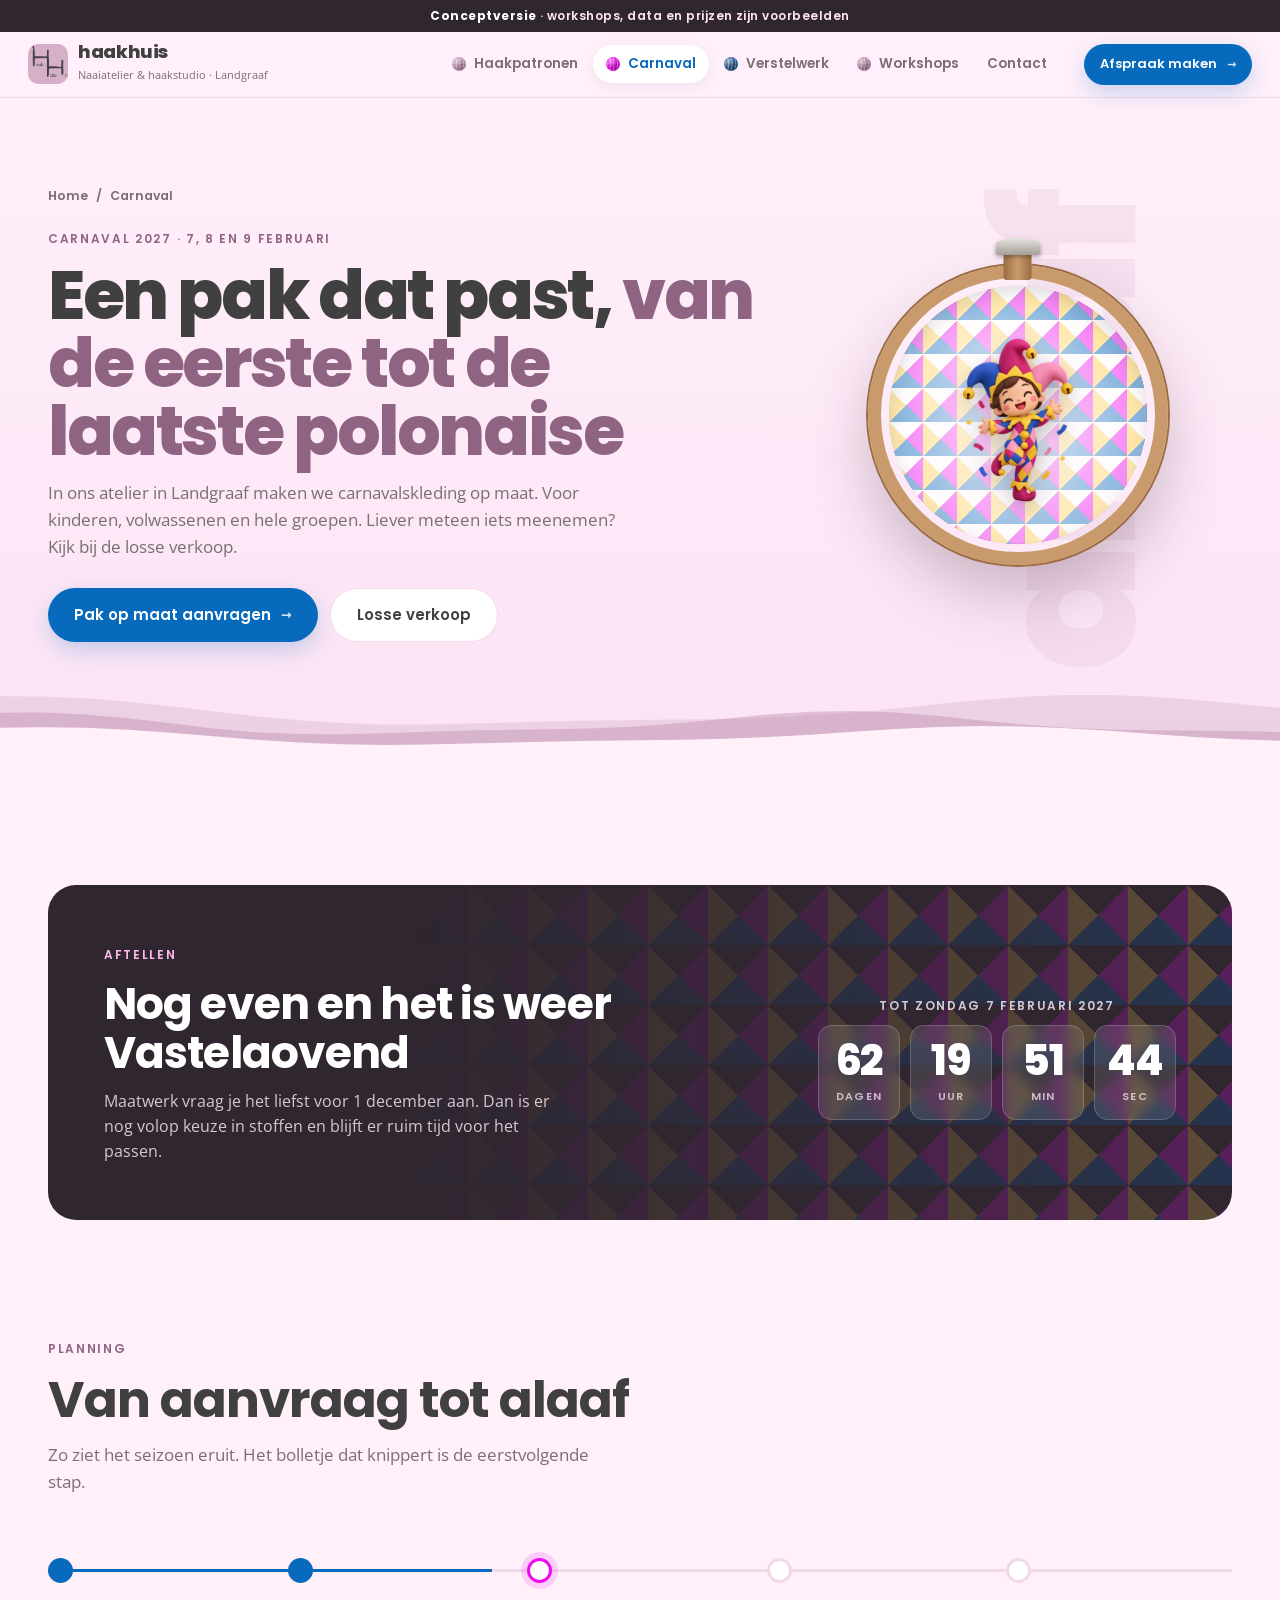
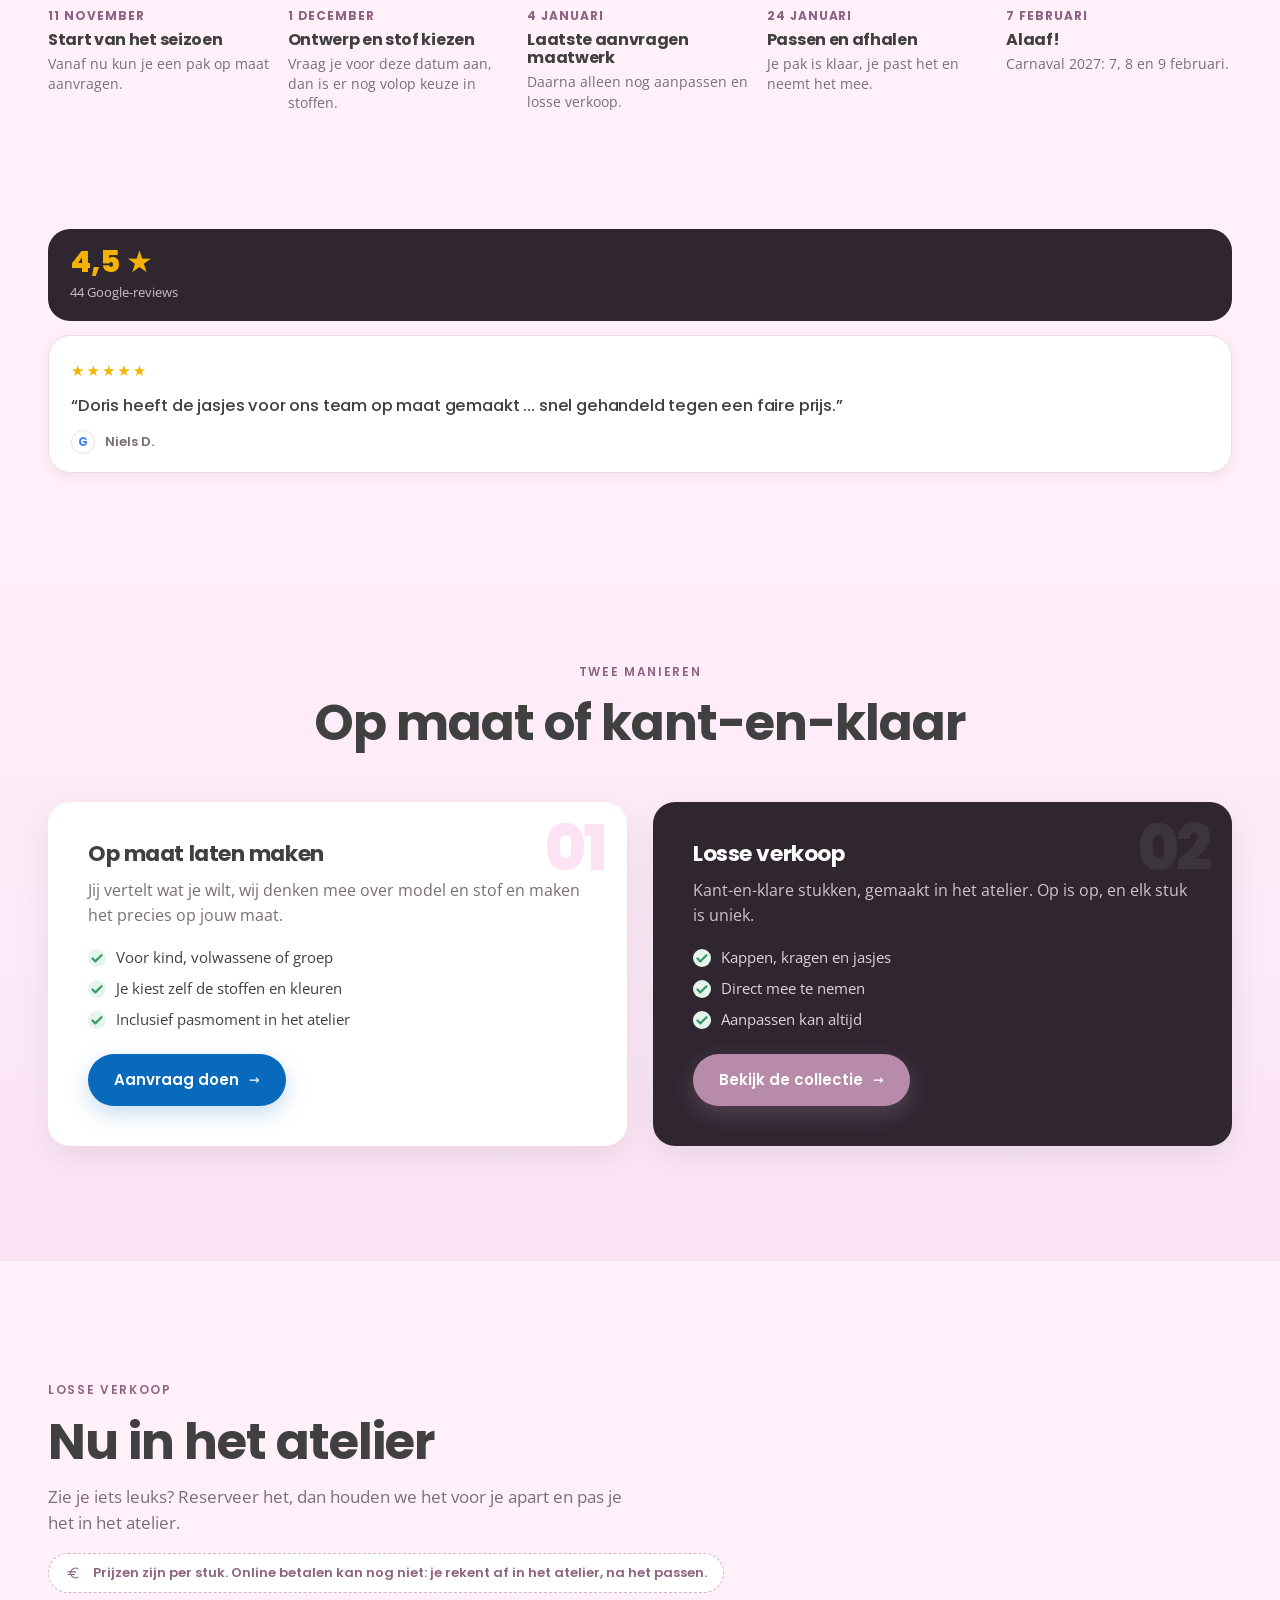
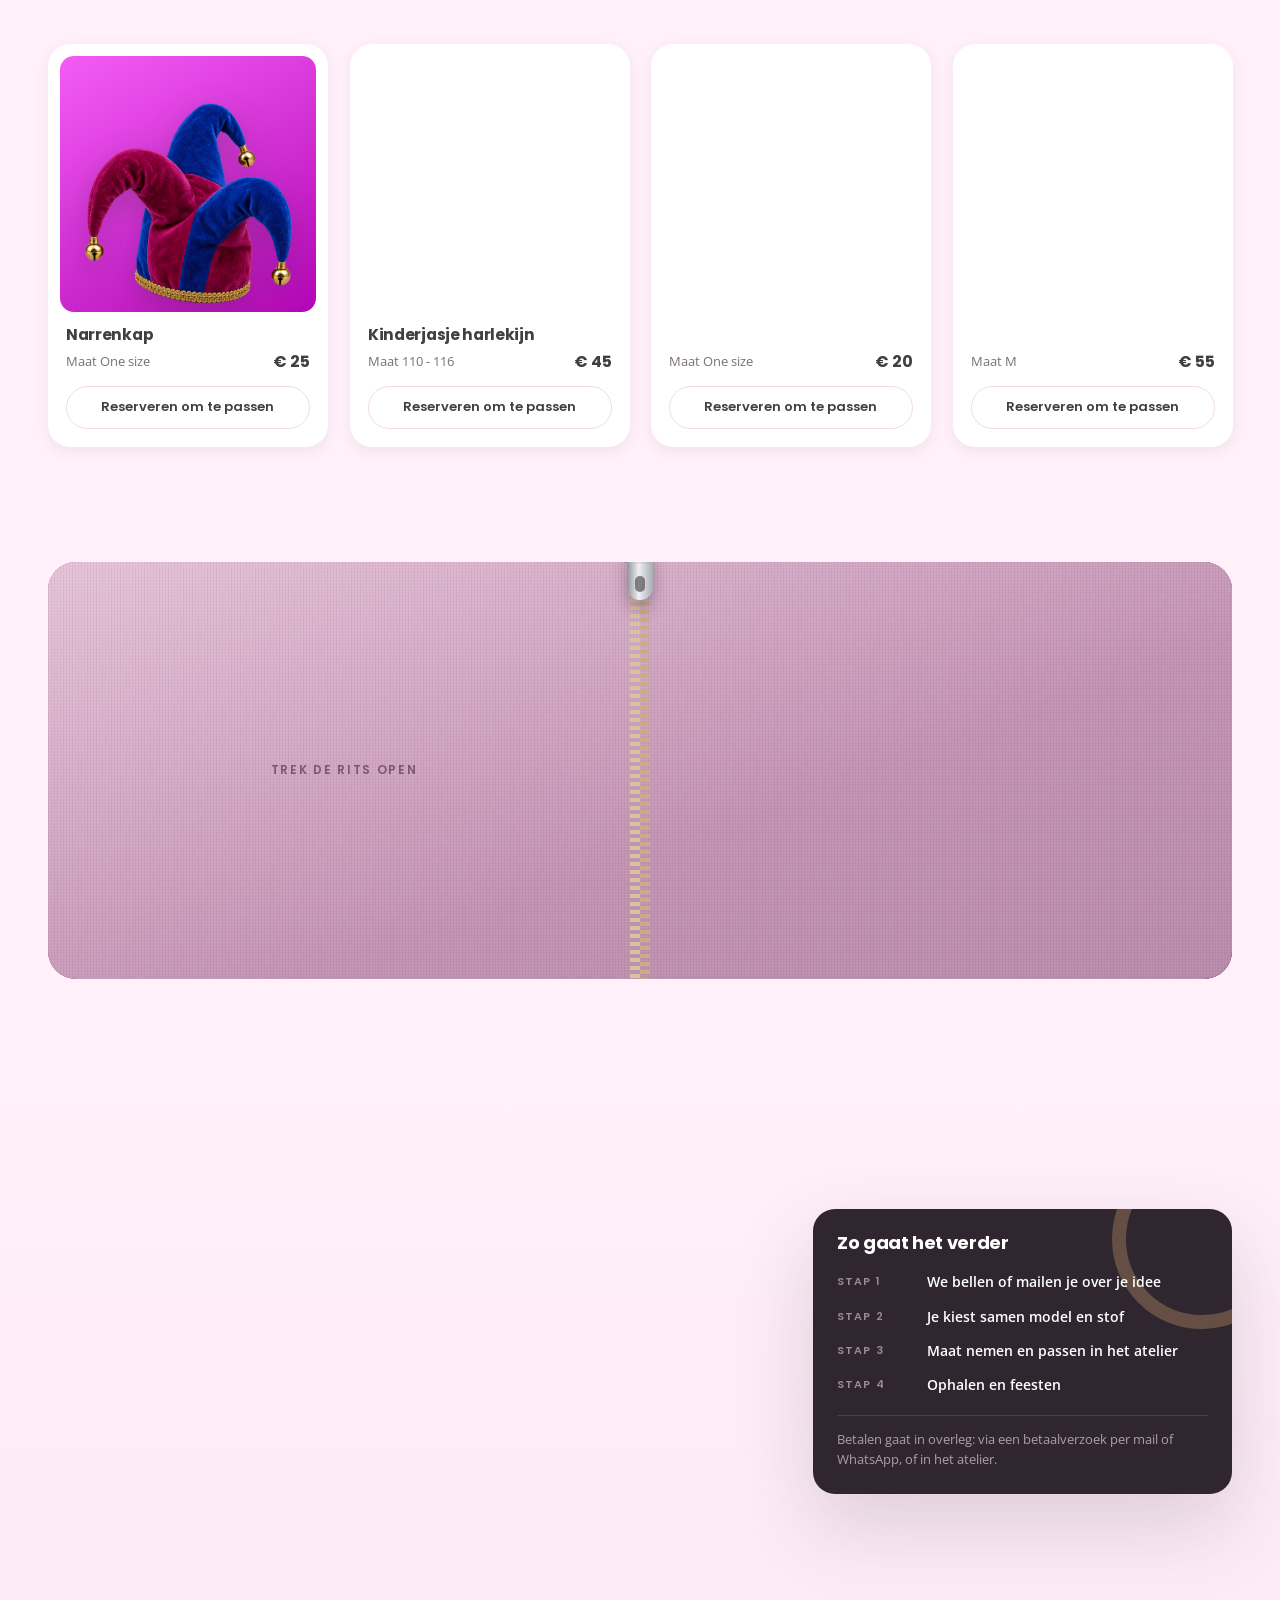
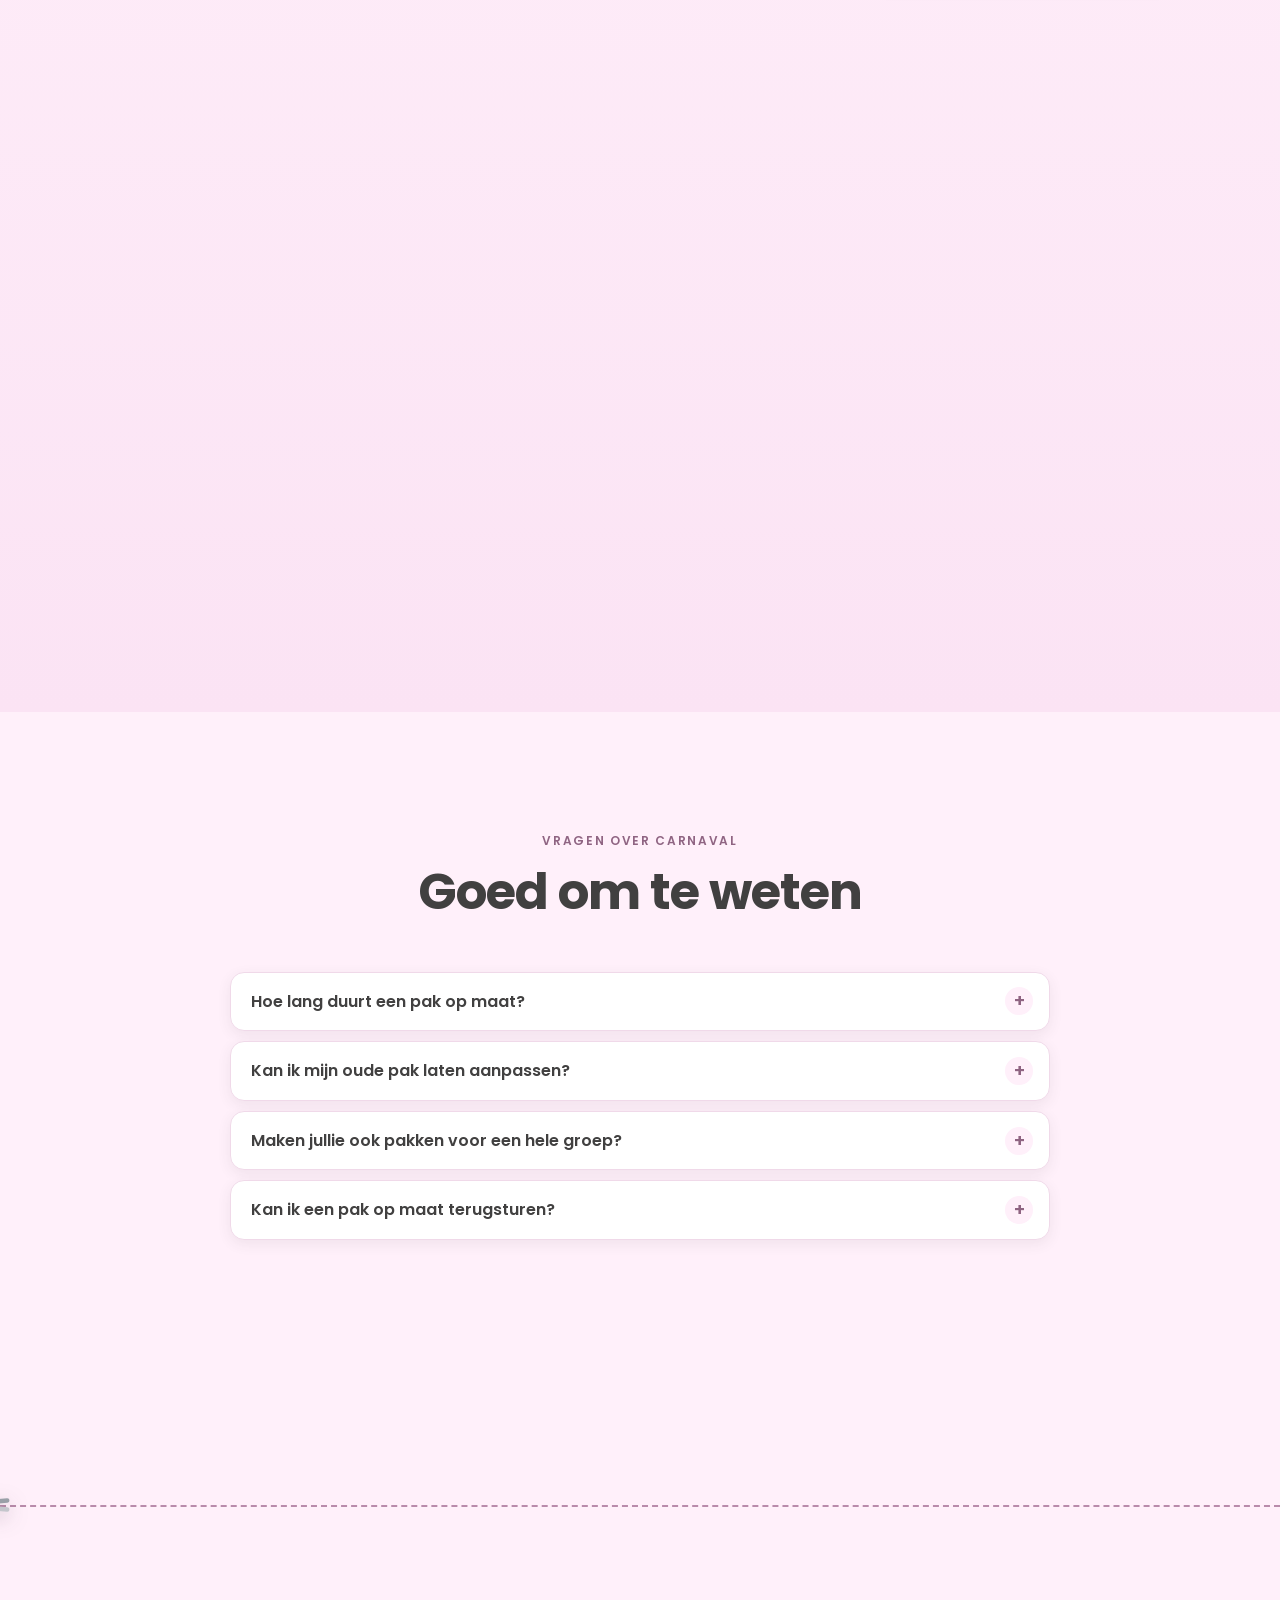
==== carnaval.html @ 8e2de4a8 "Haakhuis websiteconcept: haakhuis-variant-1-opening Co-Authored-By: Claude Opus 5.5 <noreply@anthrop" ====
<!DOCTYPE html>
<html lang="nl">
<head>
  <meta charset="UTF-8">
  <meta name="viewport" content="width=device-width, initial-scale=1.0, viewport-fit=cover">
  <title>Carnavalskleding op maat · Haakhuis Landgraaf</title>
  <meta name="description" content="Carnavalskleding op maat of kant-en-klaar, gemaakt in Landgraaf. Vraag je pak aan voor carnaval 2027.">
  <meta name="theme-color" content="#2f2630">
  <link rel="icon" type="image/svg+xml" href="assets/img/logo.svg">
  <link rel="preconnect" href="https://fonts.googleapis.com">
  <link rel="preconnect" href="https://fonts.gstatic.com" crossorigin>
  <link href="https://fonts.googleapis.com/css2?family=Poppins:wght@400;500;600;700;800&family=Open+Sans:wght@400;600;700&family=Caveat:wght@600&display=swap" rel="stylesheet">
  <link rel="stylesheet" href="css/style.css?v=10">
</head>
<body data-page="carnaval">
  <header data-site-head></header>

  <main>
    <section class="page-hero" data-wave="var(--bg)">
      <span class="bgword" aria-hidden="true">alaaf</span>
      <div class="wrap">
        <div>
          <nav class="crumbs" aria-label="Kruimelpad"><a href="index.html">Home</a><span>/</span><span>Carnaval</span></nav>
          <span class="eyebrow">Carnaval 2027 · 7, 8 en 9 februari</span>
          <h1>Een pak dat past, <span>van de eerste tot de laatste polonaise</span></h1>
          <p class="lead">In ons atelier in Landgraaf maken we carnavalskleding op maat. Voor kinderen, volwassenen en hele groepen. Liever meteen iets meenemen? Kijk bij de losse verkoop.</p>
          <div class="btn-row">
            <a class="btn magnetic" href="#aanvraag">Pak op maat aanvragen <i>→</i></a>
            <a class="btn btn-ghost" href="#losse-verkoop">Losse verkoop</a>
          </div>
        </div>
        <div class="page-hoop p-carnaval" aria-hidden="true">
          <div class="hoop-ring"><div class="hoop-fabric"><img class="hoop-figure" src="assets/img/gen/pop-carnaval.png" alt="" loading="lazy"></div><div class="hoop-wood"></div><div class="hoop-screw"></div></div>
        </div>
      </div>
    </section>

    <!-- ============ Countdown ============ -->
    <section class="section" style="padding-bottom:0">
      <div class="wrap">
        <div class="season" data-reveal>
          <div>
            <span class="eyebrow" style="color:#ffb8ec">Aftellen</span>
            <h2>Nog even en het is weer Vastelaovend</h2>
            <p>Maatwerk vraag je het liefst voor 1 december aan. Dan is er nog volop keuze in stoffen en blijft er ruim tijd voor het passen.</p>
          </div>
          <div>
            <p class="countdown-label">Tot zondag 7 februari 2027</p>
            <div class="countdown" data-countdown="2027-02-07">
              <div><b data-u="d">00</b><span>dagen</span></div>
              <div><b data-u="h">00</b><span>uur</span></div>
              <div><b data-u="m">00</b><span>min</span></div>
              <div><b data-u="s">00</b><span>sec</span></div>
            </div>
          </div>
        </div>
      </div>
    </section>

    <!-- ============ Planning ============ -->
    <section class="section">
      <div class="wrap">
        <div class="section-head" data-reveal>
          <span class="eyebrow">Planning</span>
          <h2>Van aanvraag tot alaaf</h2>
          <p class="lead">Zo ziet het seizoen eruit. Het bolletje dat knippert is de eerstvolgende stap.</p>
        </div>
        <div class="timeline" id="timeline"></div>
      </div>
    </section>

    <section class="section-reviews" aria-label="Google-reviews"><div class="wrap" data-reviews="carnaval"></div></section>

    <!-- ============ Twee routes ============ -->
    <section class="section section-tint">
      <div class="wrap">
        <div class="section-head center" data-reveal>
          <span class="eyebrow">Twee manieren</span>
          <h2>Op maat of kant-en-klaar</h2>
        </div>
        <div class="routes">
          <div class="route" data-reveal>
            <span class="num" aria-hidden="true">01</span>
            <h3>Op maat laten maken</h3>
            <p>Jij vertelt wat je wilt, wij denken mee over model en stof en maken het precies op jouw maat.</p>
            <ul><li>Voor kind, volwassene of groep</li><li>Je kiest zelf de stoffen en kleuren</li><li>Inclusief pasmoment in het atelier</li></ul>
            <a class="btn" href="#aanvraag">Aanvraag doen <i>→</i></a>
          </div>
          <div class="route dark" data-reveal>
            <span class="num" aria-hidden="true">02</span>
            <h3>Losse verkoop</h3>
            <p>Kant-en-klare stukken, gemaakt in het atelier. Op is op, en elk stuk is uniek.</p>
            <ul style="color:rgba(255,240,250,.85)"><li>Kappen, kragen en jasjes</li><li>Direct mee te nemen</li><li>Aanpassen kan altijd</li></ul>
            <a class="btn btn-rose" href="#losse-verkoop">Bekijk de collectie <i>→</i></a>
          </div>
        </div>
      </div>
    </section>

    <!-- ============ Losse verkoop ============ -->
    <section class="section" id="losse-verkoop">
      <div class="wrap">
        <div class="section-head" data-reveal>
          <span class="eyebrow">Losse verkoop</span>
          <h2>Nu in het atelier</h2>
          <p class="lead">Zie je iets leuks? Reserveer het, dan houden we het voor je apart en pas je het in het atelier.</p>
          <p class="pay-note"><span data-icon="euro"></span>Prijzen zijn per stuk. Online betalen kan nog niet: je rekent af in het atelier, na het passen.</p>
        </div>
        <div class="products" id="products"></div>
      </div>
    </section>

    <!-- ============ Teaser pak samenstellen ============ -->
    <section class="section" style="padding-top:0">
      <div class="wrap">
        <div class="teaser" data-reveal data-zip>
          <div>
            <span class="badge">Binnenkort</span>
            <h2>Stel je pak online samen</h2>
            <p>Kies een model, combineer stoffen en onderdelen en bekijk je pak van alle kanten. Daarna stuur je je ontwerp direct naar ons op.</p>
            <a class="btn btn-light" id="configBtn" href="#" style="margin-top:24px">Laat het me weten <i>→</i></a>
          </div>
          <div class="teaser-visual" aria-hidden="true">
            <div class="c-magenta"><span data-icon="jas"></span></div>
            <div class="c-blauw"><span data-icon="carnaval"></span></div>
            <div class="c-roze"><span data-icon="kraag"></span></div>
          </div>
        </div>
      </div>
    </section>

    <!-- ============ Aanvraag ============ -->
    <section class="section section-tint" id="aanvraag">
      <div class="wrap">
        <div class="booker">
          <div class="panel" data-reveal>
            <span class="eyebrow">Aanvraag maatwerk</span>
            <h2 style="font-size:clamp(26px,3vw,36px);margin-bottom:8px">Vertel wat je zoekt</h2>
            <p class="muted" style="margin-bottom:24px">We nemen contact met je op om je idee te bespreken en een pasafspraak te maken.</p>
            <form id="carnavalForm" novalidate onsubmit="return false">
              <fieldset style="border:0;margin-bottom:20px">
                <legend style="font:600 13px var(--font-head);margin-bottom:10px">Voor wie?</legend>
                <div class="chips">
                  <label class="chip"><input type="checkbox" name="voor" value="Kind"><span>Kind</span></label>
                  <label class="chip"><input type="checkbox" name="voor" value="Tiener"><span>Tiener</span></label>
                  <label class="chip"><input type="checkbox" name="voor" value="Volwassene"><span>Volwassene</span></label>
                  <label class="chip"><input type="checkbox" name="voor" value="Groep of vereniging"><span>Groep of vereniging</span></label>
                </div>
              </fieldset>
              <fieldset style="border:0;margin-bottom:20px">
                <legend style="font:600 13px var(--font-head);margin-bottom:10px">Wat zoek je?</legend>
                <div class="chips">
                  <label class="chip"><input type="checkbox" name="wat" value="Jas of cape"><span>Jas of cape</span></label>
                  <label class="chip"><input type="checkbox" name="wat" value="Compleet pak"><span>Compleet pak</span></label>
                  <label class="chip"><input type="checkbox" name="wat" value="Kap of hoed"><span>Kap of hoed</span></label>
                  <label class="chip"><input type="checkbox" name="wat" value="Gehaakte accessoires"><span>Gehaakte accessoires</span></label>
                  <label class="chip"><input type="checkbox" name="wat" value="Iets anders"><span>Iets anders</span></label>
                </div>
              </fieldset>
              <div class="fields" style="margin-bottom:14px">
                <div class="field"><label for="cv-aantal">Aantal stuks</label><input id="cv-aantal" name="aantal" type="number" min="1" value="1" inputmode="numeric"></div>
                <div class="field"><label for="cv-klaar">Klaar voor <small>(optioneel)</small></label><input id="cv-klaar" name="klaar" type="date"></div>
                <div class="field full"><label for="cv-idee">Jouw idee</label><textarea id="cv-idee" name="idee" rows="4" placeholder="Kleuren, thema, een foto die je hebt gezien, het thema van je vereniging..."></textarea></div>
              </div>
              <div data-contact></div>
              <div class="send-box" id="cvSend" style="margin-top:22px"></div>
              <div class="done-msg" id="cvDone"><div class="check" data-icon="check"></div><b>Bijna klaar</b><p class="muted">Verstuur het bericht in je mail. We nemen snel contact met je op.</p></div>
            </form>
          </div>
          <aside class="summary">
            <div class="summary-card">
              <h3>Zo gaat het verder</h3>
              <ul class="summary-list">
                <li><span class="k">Stap 1</span><span class="v">We bellen of mailen je over je idee</span></li>
                <li><span class="k">Stap 2</span><span class="v">Je kiest samen model en stof</span></li>
                <li><span class="k">Stap 3</span><span class="v">Maat nemen en passen in het atelier</span></li>
                <li><span class="k">Stap 4</span><span class="v">Ophalen en feesten</span></li>
              </ul>
              <p class="summary-note">Betalen gaat in overleg: via een betaalverzoek per mail of WhatsApp, of in het atelier.</p>
            </div>
          </aside>
        </div>
      </div>
    </section>

    <section class="section">
      <div class="wrap">
        <div class="section-head center" data-reveal>
          <span class="eyebrow">Vragen over carnaval</span>
          <h2>Goed om te weten</h2>
        </div>
        <div class="faq" data-reveal>
          <details><summary>Hoe lang duurt een pak op maat?</summary><div>Reken op een paar weken, afhankelijk van het ontwerp en de drukte. Vraag daarom op tijd aan, het liefst voor 1 december.</div></details>
          <details><summary>Kan ik mijn oude pak laten aanpassen?</summary><div>Ja. Groter, kleiner, een nieuwe kraag of extra versiering kan allemaal. Maak een afspraak via <a href="verstelwerk.html#boeken">verstelwerk</a>.</div></details>
          <details><summary>Maken jullie ook pakken voor een hele groep?</summary><div>Zeker, voor verenigingen, vriendengroepen en families. Vraag op tijd aan, want groepen hebben meer voorbereiding nodig.</div></details>
          <details><summary>Kan ik een pak op maat terugsturen?</summary><div>Maatwerk wordt speciaal voor jou gemaakt en kan daarom niet worden geretourneerd. Daarom pas je het altijd eerst in het atelier.</div></details>
        </div>
      </div>
    </section>
  </main>

  <footer data-site-foot></footer>

  <script src="js/config.js?v=10"></script>
  <script src="js/main.js?v=10"></script>
  <script src="js/booking.js?v=10"></script>
  <script src="js/scenes.js?v=10"></script>
  <script src="js/fx.js?v=10"></script>
</body>
</html>
---- css/style.css ----
/* ===================================================================
   Haakhuis · website
   Huisstijl overgenomen van de Carnaval Atelier v2 (zelfde tokens).
   =================================================================== */
:root {
  --bg:        #FFF0FA;
  --bg-deep:   #FBE3F4;
  --rose:      #D6B0C8;
  --rose-dark: #B98BAB;
  --rose-deep: #8f6482;
  --blue:      #65B3F7;
  --blue-deep: #086ABD;
  --magenta:   #ED0BF0;
  --ink:       #414040;
  --ink-soft:  #7a6f76;
  --ink-hero:  #2f2630;
  --white:     #fff;
  --line:      #f0d9e9;
  --wood:      #c99a6b;
  --wood-dark: #9c6d43;
  --ok:        #3c9a6a;
  --shadow:    0 10px 30px rgba(65,64,64,.10);
  --shadow-lg: 0 30px 80px rgba(65,64,64,.18);
  --shadow-sm: 0 4px 14px rgba(65,64,64,.08);
  --r:   22px;
  --r-sm: 14px;
  --font-head: 'Poppins', system-ui, sans-serif;
  --font-body: 'Open Sans', system-ui, sans-serif;
  --font-hand: 'Caveat', 'Segoe Script', cursive;
  --rail-h: 66px;
  --wrap: 1200px;
  --gut: clamp(16px, 4vw, 48px);
  --ease: cubic-bezier(.22,.61,.36,1);
  --ease-out: cubic-bezier(.16,1,.3,1);
  /* stof van de hero (zelfde als v2) */
  --fabric:
    repeating-linear-gradient(0deg, rgba(255,255,255,.035) 0 1px, transparent 1px 3px),
    repeating-linear-gradient(90deg, rgba(0,0,0,.05) 0 1px, transparent 1px 3px),
    radial-gradient(120% 90% at 30% 20%, rgba(255,240,250,.22), transparent 60%),
    radial-gradient(90% 80% at 80% 90%, rgba(47,38,48,.55), transparent 60%),
    linear-gradient(160deg, #cfa5c2 0%, #b88aab 35%, #8f6482 70%, #5d3f55 100%);
}

*, *::before, *::after { box-sizing: border-box; margin: 0; padding: 0; }
html { scroll-behavior: smooth; scroll-padding-top: calc(var(--rail-h) + 16px); -webkit-text-size-adjust: 100%; }
html, body { background: var(--bg); color: var(--ink); font-family: var(--font-body); font-size: 15.5px; line-height: 1.6; }
body { overflow-x: clip; }
img, svg { display: block; max-width: 100%; }
h1, h2, h3, h4 { font-family: var(--font-head); font-weight: 700; line-height: 1.12; letter-spacing: -.02em; color: var(--ink); }
h2 { font-size: clamp(30px, 4.2vw, 50px); }
h3 { font-size: clamp(19px, 1.7vw, 22px); }
button { font-family: var(--font-head); cursor: pointer; border: 0; background: none; color: inherit; }
a { color: var(--blue-deep); }
input, textarea, select { font: inherit; color: inherit; }
::selection { background: var(--rose); color: #fff; }
:focus-visible { outline: 2px solid var(--blue-deep); outline-offset: 3px; border-radius: 6px; }

.wrap { width: 100%; max-width: calc(var(--wrap) + var(--gut) * 2); margin: 0 auto; padding: 0 var(--gut); }
.section { padding: clamp(64px, 9vw, 120px) 0; position: relative; }
.section-tint { background: linear-gradient(180deg, var(--bg) 0%, var(--bg-deep) 100%); }
.section-white { background: #fff; }
.section-head { max-width: 680px; margin-bottom: clamp(30px, 4vw, 52px); }
.section-head.center { text-align: center; margin-left: auto; margin-right: auto; }
.section-head.center .lead { margin-left: auto; margin-right: auto; }
.eyebrow { display: inline-block; font-family: var(--font-head); font-weight: 600; font-size: 12px; letter-spacing: .14em; text-transform: uppercase; color: var(--rose-deep); margin-bottom: 14px; }
.lead { color: var(--ink-soft); font-size: clamp(15px, 1.3vw, 17.5px); max-width: 580px; margin-top: 14px; }
.hand { font-family: var(--font-hand); font-weight: 600; font-size: 1.45em; color: var(--rose-deep); line-height: 1; }
.muted { color: var(--ink-soft); }
.sr-only { position: absolute; width: 1px; height: 1px; overflow: hidden; clip: rect(0 0 0 0); white-space: nowrap; }

/* ---------- knoppen (v2) ---------- */
.btn {
  display: inline-flex; align-items: center; justify-content: center; gap: 10px;
  padding: 14px 26px; border-radius: 999px; font-family: var(--font-head); font-weight: 600; font-size: 15px;
  text-decoration: none; color: #fff; background: var(--blue-deep); box-shadow: 0 8px 22px rgba(8,106,189,.22);
  transition: transform .35s var(--ease-out), box-shadow .35s var(--ease-out), background .25s, color .25s; will-change: transform;
}
.btn i { font-style: normal; font-size: .85em; opacity: .85; transition: transform .35s var(--ease-out); }
.btn:hover { transform: translateY(-2px); box-shadow: 0 14px 30px rgba(8,106,189,.3); background: #0b78d3; }
.btn:hover i { transform: translateX(3px); }
.btn:active { transform: translateY(0) scale(.98); }
.btn-rose { background: var(--rose-dark); box-shadow: 0 8px 22px rgba(185,139,171,.28); }
.btn-rose:hover { background: var(--rose-deep); box-shadow: 0 14px 30px rgba(185,139,171,.36); }
.btn-ghost { background: #fff; color: var(--ink); border: 1.5px solid var(--line); box-shadow: none; }
.btn-ghost:hover { background: #fff; border-color: var(--rose); box-shadow: var(--shadow-sm); }
.btn-wa { background: #1faa59; box-shadow: 0 8px 22px rgba(31,170,89,.25); }
.btn-wa:hover { background: #18934c; box-shadow: 0 14px 30px rgba(31,170,89,.3); }
.btn-light { background: rgba(255,255,255,.14); border: 1.5px solid rgba(255,255,255,.35); box-shadow: none; backdrop-filter: blur(6px); }
.btn-light:hover { background: rgba(255,255,255,.24); box-shadow: none; }
.btn-sm { padding: 10px 16px; font-size: 13px; }
.btn-block { width: 100%; }
.btn:disabled, .btn[aria-disabled="true"] { opacity: .45; pointer-events: none; }
.btn-row { display: flex; flex-wrap: wrap; gap: 12px; }
.link-arrow { font-family: var(--font-head); font-weight: 600; font-size: 14px; text-decoration: none; color: var(--blue-deep); display: inline-flex; gap: 6px; align-items: center; }
.link-arrow i { font-style: normal; transition: transform .3s var(--ease-out); }
.link-arrow:hover i { transform: translateX(4px); }

/* ---------- conceptbalk ---------- */
.concept-bar { position: relative; z-index: 70; background: var(--ink-hero); color: #ffe4f5; font: 600 12px/1.3 var(--font-head); letter-spacing: .04em; text-align: center; padding: 8px 16px; }
.concept-bar b { color: #fff; }

/* ---------- header (rail uit v2) ---------- */
.site-head {
  position: sticky; top: 0; z-index: 60; height: var(--rail-h);
  display: flex; align-items: center; gap: 16px; padding: 0 clamp(14px, 3vw, 28px);
  background: rgba(255,240,250,.8); backdrop-filter: blur(14px) saturate(1.3); -webkit-backdrop-filter: blur(14px) saturate(1.3);
  border-bottom: 1px solid rgba(240,217,233,.9);
}
.brand { display: flex; align-items: center; gap: 10px; text-decoration: none; color: var(--ink); flex-shrink: 0; }
.brand img { height: 40px; width: 40px; border-radius: 10px; object-fit: cover; }
.brand b { font-family: var(--font-head); font-weight: 800; font-size: 18px; display: block; line-height: 1; letter-spacing: -.02em; }
.brand small { font-size: 10.5px; color: var(--ink-soft); }
.main-nav { margin-left: auto; display: flex; gap: 2px; align-items: center; }
.main-nav a { display: flex; align-items: center; gap: 8px; padding: 8px 13px; border-radius: 999px; text-decoration: none; color: var(--ink-soft); font-family: var(--font-head); font-weight: 600; font-size: 13.5px; transition: all .3s; }
/* wolbolletje */
.yarn-dot { position: relative; width: 14px; height: 14px; flex-shrink: 0; border-radius: 50%; background: var(--c, var(--rose)); overflow: visible; transition: transform .45s var(--ease-out); }
.yarn-dot::after { content: ''; position: absolute; inset: 0; border-radius: 50%; background: radial-gradient(circle at 32% 28%, rgba(255,255,255,.55), transparent 45%), radial-gradient(circle at 70% 80%, rgba(0,0,0,.28), transparent 60%); pointer-events: none; }
.yarn-dot svg { width: 100%; height: 100%; border-radius: 50%; overflow: hidden; display: block; fill: none; stroke: rgba(255,255,255,.62); stroke-width: 1.1; stroke-linecap: round; clip-path: circle(50%); }
.yarn-dot svg .yb-h { stroke: rgba(0,0,0,.18); }
.yarn-dot svg .yb-tail { stroke: var(--c, var(--rose)); stroke-width: 1.2; }
.main-nav a:hover .yarn-dot { transform: scale(1.15); }
.main-nav a:hover .yb-v { animation: ybX 1.1s linear infinite; }
.main-nav a:hover .yb-h { animation: ybY 1.6s linear infinite; }
@keyframes ybX { to { transform: translateX(5px); } }
@keyframes ybY { to { transform: translateY(5px); } }
.main-nav a:hover { color: var(--ink); background: rgba(255,255,255,.6); }
.main-nav a[aria-current="page"] { color: var(--blue-deep); background: #fff; box-shadow: var(--shadow-sm); }
.head-cta { margin-left: 8px; }
.menu-btn { display: none; margin-left: auto; width: 44px; height: 44px; border-radius: 50%; background: #fff; border: 1px solid var(--line); position: relative; }
.menu-btn span { position: absolute; left: 13px; right: 13px; height: 2px; border-radius: 2px; background: var(--ink); transition: transform .35s var(--ease-out), opacity .2s; }
.menu-btn span:nth-child(1) { top: 16px; } .menu-btn span:nth-child(2) { top: 21px; } .menu-btn span:nth-child(3) { top: 26px; }
.menu-open .menu-btn span:nth-child(1) { transform: translateY(5px) rotate(45deg); }
.menu-open .menu-btn span:nth-child(2) { opacity: 0; }
.menu-open .menu-btn span:nth-child(3) { transform: translateY(-5px) rotate(-45deg); }

.mobile-menu { position: fixed; inset: var(--rail-h) 0 0; z-index: 55; background: var(--bg); padding: 24px var(--gut) 40px; display: flex; flex-direction: column; gap: 8px; transform: translateY(-8px); opacity: 0; visibility: hidden; transition: all .4s var(--ease-out); overflow-y: auto; }
.menu-open .mobile-menu { transform: none; opacity: 1; visibility: visible; }
.mobile-menu a.mm-link { display: flex; align-items: center; gap: 16px; padding: 14px 16px; border-radius: var(--r-sm); background: #fff; text-decoration: none; color: var(--ink); font: 700 19px/1.2 var(--font-head); box-shadow: var(--shadow-sm); }
.mobile-menu a.mm-link .mm-hoop { width: 44px; height: 44px; border-radius: 50%; flex-shrink: 0; border: 4px solid var(--wood); background: var(--pattern); box-shadow: inset 0 0 0 2px rgba(0,0,0,.06); }
.mobile-menu a.mm-link small { display: block; font: 400 13px/1.3 var(--font-body); color: var(--ink-soft); margin-top: 2px; }
.mobile-menu .btn { margin-top: 12px; }

/* ===================================================================
   HOME · HERO met de vier borduurringen
   =================================================================== */
.hero {
  position: relative; overflow: hidden; color: #fff; background: #6e4d63;
  padding: clamp(56px, 8vw, 96px) 0 clamp(70px, 9vw, 110px);
  min-height: calc(100svh - var(--rail-h));
  display: flex; align-items: center;
}
.hero::before { content: ''; position: absolute; inset: -10%; background: var(--fabric); }
.hero::after { content: ''; position: absolute; inset: 0; pointer-events: none; background: radial-gradient(120% 90% at 50% 40%, transparent 35%, rgba(20,14,20,.55) 100%), linear-gradient(180deg, rgba(47,38,48,.25), rgba(47,38,48,.05) 50%, rgba(47,38,48,.4)); }
.hero-sheen { position: absolute; inset: 0; z-index: 1; pointer-events: none; background: linear-gradient(115deg, transparent 30%, rgba(255,255,255,.08) 45%, rgba(255,255,255,.02) 52%, transparent 60%); animation: sheen 9s ease-in-out infinite; }
@keyframes sheen { 0%,100% { transform: translateX(-30%); } 50% { transform: translateX(30%); } }
.hero .wrap { position: relative; z-index: 2; }
.hero-top { text-align: center; max-width: 820px; margin: 0 auto; }
.hero-eyebrow { display: inline-flex; align-items: center; gap: 10px; font-family: var(--font-head); font-weight: 600; font-size: 12px; letter-spacing: .2em; text-transform: uppercase; color: rgba(255,240,250,.8); margin-bottom: 18px; }
.hero-eyebrow::before, .hero-eyebrow::after { content: ''; width: 28px; height: 1px; background: rgba(255,240,250,.45); }
.hero-title { font-size: clamp(38px, 6.6vw, 84px); font-weight: 800; line-height: .98; letter-spacing: -.035em; color: #fff; text-shadow: 0 10px 40px rgba(0,0,0,.35); }
.hero-title span { display: block; color: #ffe4f5; }
.hero-sub { max-width: 560px; margin: 22px auto 0; color: rgba(255,240,250,.85); font-size: clamp(15px, 1.4vw, 17.5px); }

.hoops { margin-top: clamp(40px, 6vw, 70px); display: grid; grid-template-columns: repeat(4, minmax(0, 1fr)); gap: clamp(14px, 3vw, 40px); }
.hoop { --size: min(68%, 196px); height: 100%; display: flex; flex-direction: column; align-items: center; text-align: center; text-decoration: none; color: #fff; -webkit-tap-highlight-color: transparent; }
.hoop-ring { position: relative; width: var(--size); aspect-ratio: 1; border-radius: 50%; margin-top: calc(var(--size) * .22); transition: transform .6s var(--ease-out); }
/* draaiende tekst rondom de ring, altijd zichtbaar, boven de ring */
.hoop-ring svg.orbit { position: absolute; left: -22%; top: -22%; width: 144%; height: 144%; max-width: none; z-index: 3; overflow: visible; pointer-events: none; will-change: transform; }
.hoop-ring svg.orbit text { font: 600 10.5px var(--font-head); letter-spacing: .18em; fill: rgba(255,228,245,.92); text-transform: uppercase; }
@keyframes spin { to { transform: rotate(360deg); } }
.hoop-fabric { position: absolute; inset: 7%; border-radius: 50%; background: var(--pattern); box-shadow: inset 0 6px 18px rgba(0,0,0,.25), inset 0 -4px 12px rgba(255,255,255,.15); overflow: hidden; display: grid; place-items: center; }
.hoop-fabric::after { content: ''; position: absolute; inset: 0; border-radius: 50%; background: radial-gradient(80% 60% at 35% 25%, rgba(255,255,255,.28), transparent 60%); }
.hoop-wood { position: absolute; inset: 0; border-radius: 50%; border: clamp(8px, 1.1vw, 13px) solid var(--wood); box-shadow: 0 0 0 2px var(--wood-dark), inset 0 0 0 2px rgba(255,255,255,.18), 0 22px 40px rgba(20,10,18,.45); background: none; }
.hoop-wood::before { content: ''; position: absolute; inset: 3px; border-radius: 50%; border: 2px solid rgba(255,255,255,.12); }
.hoop-screw { position: absolute; top: -9%; left: 50%; width: 15%; height: 14%; transform: translateX(-50%); }
.hoop-screw::before { content: ''; position: absolute; left: 18%; right: 18%; top: 30%; bottom: 0; border-radius: 3px; background: linear-gradient(90deg, var(--wood-dark), var(--wood), var(--wood-dark)); }
.hoop-screw::after { content: ''; position: absolute; left: 0; right: 0; top: 0; height: 40%; border-radius: 40% 40% 10% 10%; background: linear-gradient(180deg, #e8e4e0, #a39e98); box-shadow: 0 2px 4px rgba(0,0,0,.3); }
.hoop-icon { position: relative; z-index: 1; width: 44%; color: #fff; filter: drop-shadow(0 4px 8px rgba(0,0,0,.25)); transition: transform .6s var(--ease-out); }
.hoop-label { margin-top: calc(var(--size) * .26 + 6px); font: 700 clamp(17px, 1.6vw, 21px)/1.15 var(--font-head); letter-spacing: -.01em; }
.hoop-sub { margin: 6px 0 14px; font-size: 13.5px; color: rgba(255,240,250,.75); max-width: 200px; }
.hoop-go { margin-top: auto; display: inline-flex; gap: 6px; align-items: center; font: 600 12.5px var(--font-head); color: #fff; padding: 7px 14px; border-radius: 999px; background: rgba(255,255,255,.12); border: 1px solid rgba(255,255,255,.25); transition: all .35s var(--ease-out); }
.hoop:hover .hoop-ring, .hoop:focus-visible .hoop-ring { transform: translateY(-8px) rotate(-6deg); }
.hoop:hover .hoop-icon { transform: rotate(6deg) scale(1.06); }
.hoop:hover .hoop-go { background: #fff; color: var(--ink); }
.hoop:focus-visible { outline: none; }
.hoop:focus-visible .hoop-wood { box-shadow: 0 0 0 2px var(--wood-dark), 0 0 0 6px #fff; }

/* stofpatronen per onderwerp */
.p-haak {
  --pattern:
    radial-gradient(circle at 50% 120%, transparent 38%, rgba(255,255,255,.35) 39% 44%, transparent 45%) 0 0 / 22px 16px,
    radial-gradient(circle at 50% 120%, transparent 38%, rgba(143,100,130,.35) 39% 44%, transparent 45%) 11px 8px / 22px 16px,
    linear-gradient(160deg, #e6c3d8, #c493b4);
}
.p-carnaval {
  --pattern:
    conic-gradient(from 45deg at 50% 50%, #ED0BF0 0 25%, #086ABD 0 50%, #ffd34d 0 75%, #fff 0) 0 0 / 34px 34px;
}
.p-carnaval .hoop-fabric, .p-carnaval.mm-hoop { background-blend-mode: normal; }
.p-verstel {
  --pattern:
    repeating-linear-gradient(90deg, transparent 0 18px, rgba(255,214,140,.85) 18px 24px, transparent 24px 30px) 0 50% / 100% 2px no-repeat,
    repeating-linear-gradient(45deg, rgba(255,255,255,.06) 0 2px, transparent 2px 5px),
    repeating-linear-gradient(-45deg, rgba(0,0,0,.08) 0 2px, transparent 2px 5px),
    linear-gradient(160deg, #4f86c0, #2b5c94);
}
.p-workshop {
  --pattern:
    linear-gradient(90deg, rgba(185,139,171,.55) 50%, transparent 0) 0 0 / 24px 24px,
    linear-gradient(rgba(185,139,171,.55) 50%, transparent 0) 0 0 / 24px 24px,
    #fff3f9;
}
.p-workshop .hoop-icon { color: var(--rose-deep); filter: none; }

/* ---------- marquee ---------- */
.marquee { background: var(--ink-hero); color: #ffe4f5; overflow: hidden; padding: 16px 0; border-top: 1px solid rgba(255,255,255,.08); }
.marquee-track { display: flex; gap: 40px; width: max-content; animation: marquee 38s linear infinite; font: 700 clamp(18px, 2vw, 24px)/1 var(--font-head); letter-spacing: -.01em; white-space: nowrap; }
.marquee-track span { display: inline-flex; align-items: center; gap: 40px; }
.marquee-track span::after { content: ''; width: 10px; height: 10px; border-radius: 50%; border: 2px solid var(--rose); }
.marquee:hover .marquee-track { animation-play-state: paused; }
@keyframes marquee { to { transform: translateX(-50%); } }

/* ---------- verhaal + cijfers ---------- */
.story { display: grid; grid-template-columns: minmax(0, 1fr) minmax(0, 1.05fr); gap: clamp(32px, 6vw, 80px); align-items: center; }
.story-visual { position: relative; aspect-ratio: 4 / 4.4; border-radius: var(--r); overflow: hidden; background: var(--fabric); box-shadow: var(--shadow-lg); }
.story-visual .yarn { position: absolute; width: 58%; left: 21%; top: 16%; }
.story-visual .tag { position: absolute; left: 18px; bottom: 18px; right: 18px; background: rgba(255,255,255,.92); backdrop-filter: blur(8px); border-radius: var(--r-sm); padding: 14px 16px; box-shadow: var(--shadow); }
.story-visual .tag b { font-family: var(--font-head); display: block; font-size: 15px; }
.story-visual .tag small { color: var(--ink-soft); font-size: 12.5px; }
.ph-note { position: absolute; top: 14px; right: 14px; font: 600 11px var(--font-head); letter-spacing: .06em; color: #fff; background: rgba(47,38,48,.55); padding: 5px 10px; border-radius: 999px; }
.story-text p + p { margin-top: 14px; }
.stats { display: grid; grid-template-columns: repeat(3, 1fr); gap: 12px; margin-top: 30px; }
.stat { background: #fff; border-radius: var(--r-sm); padding: 18px 16px; box-shadow: var(--shadow-sm); border: 1px solid var(--line); }
.stat b { display: block; font: 800 clamp(26px, 3vw, 36px)/1 var(--font-head); letter-spacing: -.03em; color: var(--blue-deep); }
.stat span { display: block; margin-top: 8px; font-size: 13px; color: var(--ink-soft); line-height: 1.35; }

/* ---------- stappen ---------- */
.steps { display: grid; grid-template-columns: repeat(3, 1fr); gap: clamp(14px, 2.4vw, 28px); counter-reset: step; position: relative; }
.steps::before { content: ''; position: absolute; top: 34px; left: 12%; right: 12%; border-top: 2px dashed var(--rose); z-index: 0; }
.step { position: relative; z-index: 1; background: #fff; border-radius: var(--r); padding: 26px 24px; box-shadow: var(--shadow); text-align: center; }
.step::before { counter-increment: step; content: counter(step); display: grid; place-items: center; width: 46px; height: 46px; margin: -2px auto 16px; border-radius: 50%; background: var(--blue-deep); color: #fff; font: 700 17px var(--font-head); box-shadow: 0 0 0 6px var(--bg); }
.step p { color: var(--ink-soft); font-size: 14.5px; margin-top: 8px; }

/* ---------- countdown ---------- */
.season { position: relative; overflow: hidden; border-radius: calc(var(--r) + 6px); padding: clamp(30px, 5vw, 56px); color: #fff; background: var(--ink-hero); display: grid; grid-template-columns: minmax(0, 1.1fr) auto; gap: 30px; align-items: center; }
.season::before { content: ''; position: absolute; inset: 0; opacity: .22; background: conic-gradient(from 45deg at 50% 50%, #ED0BF0 0 25%, #086ABD 0 50%, #ffd34d 0 75%, transparent 0) 0 0 / 60px 60px; mask: linear-gradient(90deg, transparent 30%, #000); -webkit-mask: linear-gradient(90deg, transparent 30%, #000); }
.season > * { position: relative; }
.season h2 { color: #fff; font-size: clamp(28px, 3.6vw, 44px); }
.season p { color: rgba(255,240,250,.8); margin-top: 12px; max-width: 460px; }
.season .btn { margin-top: 24px; }
.countdown { display: flex; gap: 10px; }
.countdown div { min-width: 82px; text-align: center; background: rgba(255,255,255,.1); border: 1px solid rgba(255,255,255,.18); border-radius: var(--r-sm); padding: 14px 10px; backdrop-filter: blur(6px); }
.countdown b { display: block; font: 800 clamp(28px, 3.4vw, 42px)/1 var(--font-head); font-variant-numeric: tabular-nums; letter-spacing: -.03em; }
.countdown span { display: block; margin-top: 6px; font: 600 11px var(--font-head); letter-spacing: .12em; text-transform: uppercase; color: rgba(255,240,250,.7); }
.countdown-label { font: 600 12px var(--font-head); letter-spacing: .14em; text-transform: uppercase; color: #ffe4f5; margin-bottom: 10px; text-align: center; }

/* ---------- workshop kaarten ---------- */
.ws-grid { display: grid; grid-template-columns: repeat(2, minmax(0, 1fr)); gap: clamp(14px, 2.4vw, 26px); }
.ws-card { position: relative; background: #fff; border-radius: var(--r); box-shadow: var(--shadow); padding: 24px; display: flex; flex-direction: column; gap: 14px; border: 2px solid transparent; transition: border-color .3s, box-shadow .35s var(--ease-out), transform .35s var(--ease-out); }
.ws-card:hover { box-shadow: var(--shadow-lg); transform: translateY(-3px); }
.ws-top { display: flex; gap: 16px; align-items: flex-start; }
.ws-date { flex-shrink: 0; width: 64px; border-radius: var(--r-sm); overflow: hidden; text-align: center; background: var(--bg); border: 1px solid var(--line); }
.ws-date small { display: block; background: var(--rose-dark); color: #fff; font: 700 11px/1 var(--font-head); letter-spacing: .1em; text-transform: uppercase; padding: 6px 0; }
.ws-date b { display: block; font: 800 26px/1 var(--font-head); padding: 8px 0 2px; }
.ws-date span { display: block; font-size: 11px; color: var(--ink-soft); padding-bottom: 6px; }
.ws-card[data-type="naaien"] .ws-date small { background: var(--blue-deep); }
.ws-title { flex: 1; }
.ws-title h3 { margin-top: 4px; }
.ws-meta { display: flex; flex-wrap: wrap; gap: 6px; }
.pill { display: inline-flex; align-items: center; gap: 6px; padding: 5px 11px; border-radius: 999px; background: var(--bg); border: 1px solid var(--line); font: 600 12px var(--font-head); color: var(--ink-soft); }
.pill.type-haken { background: #fbe6f3; color: var(--rose-deep); border-color: #f3d1e6; }
.pill.type-naaien { background: #e5f1fd; color: var(--blue-deep); border-color: #cfe4fa; }
.ws-card p.ws-text { color: var(--ink-soft); font-size: 14.5px; }
.ws-dates { display: flex; flex-wrap: wrap; gap: 8px; }
.date-chip { display: flex; flex-direction: column; align-items: flex-start; gap: 4px; padding: 9px 12px; border-radius: 12px; border: 2px solid var(--line); background: #fff; text-align: left; min-width: 120px; transition: all .3s var(--ease-out); }
.date-chip b { font: 600 13px var(--font-head); }
.date-chip .seats { font-size: 11.5px; color: var(--ink-soft); }
.date-chip .bar { width: 100%; height: 4px; border-radius: 4px; background: var(--line); overflow: hidden; }
.date-chip .bar i { display: block; height: 100%; border-radius: 4px; background: var(--ok); }
.date-chip.is-low .bar i { background: #e39b2f; }
.date-chip.is-low .seats { color: #b8741a; }
.date-chip:hover { border-color: var(--rose); transform: translateY(-2px); }
.date-chip.is-active { border-color: var(--blue-deep); box-shadow: 0 0 0 3px rgba(8,106,189,.14); }
.date-chip:disabled { opacity: .5; cursor: not-allowed; transform: none; border-style: dashed; }
.date-chip:disabled .seats { color: var(--ink-soft); }
.ws-foot { margin-top: auto; display: flex; align-items: center; justify-content: space-between; gap: 12px; padding-top: 14px; border-top: 1px solid var(--line); }
.price { font: 800 24px/1 var(--font-head); letter-spacing: -.02em; }
.price small { font: 400 12.5px var(--font-body); color: var(--ink-soft); margin-left: 4px; letter-spacing: 0; }

/* ---------- tabs / filterchips ---------- */
.tabs { position: relative; display: inline-flex; flex-wrap: wrap; gap: 4px; padding: 5px; border-radius: 999px; background: #fff; border: 1px solid var(--line); box-shadow: var(--shadow-sm); margin-bottom: 28px; }
.tabs button { position: relative; z-index: 1; padding: 10px 20px; border-radius: 999px; font-weight: 600; font-size: 14px; color: var(--ink-soft); transition: color .3s, background .3s; }
.tabs button:hover { color: var(--ink); }
.tabs button[aria-selected="true"] { color: #fff; background: var(--blue-deep); box-shadow: 0 6px 16px rgba(8,106,189,.3); }
.tabs button .count { font: 600 11px var(--font-head); margin-left: 6px; opacity: .7; }
[data-filter-item].is-hidden { display: none; }

/* ---------- FAQ (details) ---------- */
.faq { max-width: 820px; margin: 0 auto; display: grid; gap: 10px; }
.faq details { background: #fff; border-radius: var(--r-sm); border: 1px solid var(--line); box-shadow: var(--shadow-sm); transition: box-shadow .3s; }
.faq details[open] { box-shadow: var(--shadow); }
.faq summary { list-style: none; cursor: pointer; padding: 18px 56px 18px 20px; font: 600 16px/1.35 var(--font-head); position: relative; }
.faq summary::-webkit-details-marker { display: none; }
.faq summary::after { content: '+'; position: absolute; right: 16px; top: 50%; width: 28px; height: 28px; margin-top: -14px; border-radius: 50%; display: grid; place-items: center; background: var(--bg); color: var(--rose-deep); font: 600 18px/1 var(--font-head); transition: transform .35s var(--ease-out), background .3s, color .3s; }
.faq details[open] summary::after { transform: rotate(45deg); background: var(--blue-deep); color: #fff; }
.faq details > div { padding: 0 20px 18px; color: var(--ink-soft); }

/* ---------- contact ---------- */
.contact { display: grid; grid-template-columns: minmax(0, .9fr) minmax(0, 1.1fr); gap: clamp(20px, 3vw, 36px); align-items: stretch; }
.contact-card { background: #fff; border-radius: var(--r); box-shadow: var(--shadow); padding: clamp(24px, 3vw, 36px); display: flex; flex-direction: column; gap: 20px; }
.contact-line { display: flex; gap: 14px; align-items: flex-start; text-decoration: none; color: var(--ink); }
.contact-line .ic { flex-shrink: 0; width: 42px; height: 42px; border-radius: 12px; background: var(--bg); display: grid; place-items: center; color: var(--rose-deep); transition: background .3s, color .3s; }
.contact-line .ic svg { width: 20px; height: 20px; }
.contact-line small { display: block; font: 600 11.5px var(--font-head); letter-spacing: .1em; text-transform: uppercase; color: var(--ink-soft); }
.contact-line b { font: 600 16px/1.35 var(--font-head); }
a.contact-line:hover .ic { background: var(--blue-deep); color: #fff; }
.map { border-radius: var(--r); overflow: hidden; box-shadow: var(--shadow); min-height: 340px; background: var(--bg-deep); position: relative; }
.map iframe { position: absolute; inset: 0; width: 100%; height: 100%; border: 0; filter: saturate(.75) hue-rotate(-8deg); }

/* ---------- reacties ---------- */
.quotes { display: grid; grid-template-columns: repeat(auto-fit, minmax(240px, 1fr)); gap: 16px; }
.quote { background: #fff; border-radius: var(--r); padding: 24px; box-shadow: var(--shadow-sm); }
.quote p { font: 500 16px/1.5 var(--font-head); }
.quote small { display: block; margin-top: 14px; color: var(--ink-soft); }

/* ---------- footer ---------- */
.site-foot { background: var(--ink-hero); color: rgba(255,240,250,.75); padding: clamp(50px, 7vw, 80px) 0 28px; font-size: 14.5px; }
.foot-grid { display: grid; grid-template-columns: 1.3fr 1fr 1fr 1fr; gap: 32px; }
.site-foot h4 { color: #fff; font-size: 13px; letter-spacing: .14em; text-transform: uppercase; margin-bottom: 14px; }
.site-foot a { color: rgba(255,240,250,.85); text-decoration: none; }
.site-foot a:hover { color: #fff; text-decoration: underline; }
.site-foot ul { list-style: none; display: grid; gap: 8px; }
.foot-brand { display: flex; gap: 12px; align-items: center; margin-bottom: 14px; }
.foot-brand img { width: 48px; height: 48px; border-radius: 12px; }
.foot-brand b { font: 800 22px/1 var(--font-head); color: #fff; letter-spacing: -.02em; }
.socials { display: flex; gap: 8px; margin-top: 16px; }
.socials a { width: 40px; height: 40px; border-radius: 50%; display: grid; place-items: center; background: rgba(255,255,255,.08); border: 1px solid rgba(255,255,255,.15); transition: all .3s; }
.socials a:hover { background: #fff; color: var(--ink-hero); text-decoration: none; }
.socials svg { width: 18px; height: 18px; }
.foot-bottom { margin-top: 44px; padding-top: 20px; border-top: 1px solid rgba(255,255,255,.1); display: flex; justify-content: space-between; flex-wrap: wrap; gap: 10px; font-size: 12.5px; color: rgba(255,240,250,.5); }

/* ---------- mobiele actiebalk ---------- */
.mobile-bar { display: none; position: fixed; left: 12px; right: 12px; bottom: calc(12px + env(safe-area-inset-bottom)); z-index: 50; gap: 8px; padding: 6px; border-radius: 999px; background: rgba(255,255,255,.92); backdrop-filter: blur(12px); box-shadow: var(--shadow-lg); border: 1px solid var(--line); transform: translateY(140%); transition: transform .5s var(--ease-out); }
.mobile-bar.is-visible { transform: none; }
.mobile-bar .btn { flex: 1; padding: 12px 10px; font-size: 14px; }

/* ===================================================================
   SUBPAGINA'S
   =================================================================== */
.page-hero { position: relative; overflow: hidden; padding: clamp(46px, 7vw, 90px) 0 clamp(50px, 7vw, 90px); background: linear-gradient(180deg, var(--bg) 0%, var(--bg-deep) 100%); }
.page-hero .wrap { position: relative; z-index: 1; display: grid; grid-template-columns: minmax(0, 1.25fr) minmax(0, .75fr); gap: 40px; align-items: center; }
.page-hero h1 { font-size: clamp(36px, 5.4vw, 68px); font-weight: 800; letter-spacing: -.035em; line-height: 1; }
.page-hero h1 span { color: var(--rose-deep); }
.page-hero .btn-row { margin-top: 28px; }
.bgword { position: absolute; right: -2vw; top: 50%; transform: translateY(-50%) rotate(-90deg); transform-origin: center; font-family: var(--font-head); font-weight: 800; font-size: clamp(90px, 15vw, 210px); letter-spacing: -.05em; color: rgba(214,176,200,.2); pointer-events: none; user-select: none; line-height: 1; white-space: nowrap; }
.crumbs { display: flex; gap: 8px; align-items: center; font: 600 12.5px var(--font-head); color: var(--ink-soft); margin-bottom: 20px; }
.crumbs a { color: var(--ink-soft); text-decoration: none; }
.crumbs a:hover { color: var(--blue-deep); }
.page-hoop { justify-self: center; width: min(300px, 70vw); }
.page-hoop .hoop-ring { width: 100%; animation: float 6s ease-in-out infinite; }
.page-hoop .hoop-wood { box-shadow: 0 0 0 2px var(--wood-dark), inset 0 0 0 2px rgba(255,255,255,.18), 0 30px 60px rgba(65,40,58,.25); }
@keyframes float { 0%,100% { transform: translateY(0) rotate(-3deg); } 50% { transform: translateY(-12px) rotate(2deg); } }

.facts { display: flex; flex-wrap: wrap; gap: 8px; margin-top: 22px; }
.facts .pill { background: #fff; padding: 7px 13px; font-size: 12.5px; }
.facts .pill svg { width: 14px; height: 14px; color: var(--rose-deep); }

/* ---------- boekmodule ---------- */
.booker { display: grid; grid-template-columns: minmax(0, 1.4fr) minmax(300px, .8fr); gap: clamp(18px, 3vw, 32px); align-items: start; }
.panel { background: #fff; border-radius: var(--r); box-shadow: var(--shadow); padding: clamp(20px, 3vw, 32px); }
.stepper { display: flex; gap: 6px; margin-bottom: 26px; }
.stepper li { list-style: none; flex: 1; }
.stepper button { width: 100%; display: flex; flex-direction: column; align-items: flex-start; gap: 8px; text-align: left; font: 600 12.5px var(--font-head); color: var(--ink-soft); }
.stepper button::before { content: ''; width: 100%; height: 4px; border-radius: 4px; background: var(--line); transition: background .4s; }
.stepper .is-done button::before, .stepper .is-active button::before { background: var(--blue-deep); }
.stepper .is-active button { color: var(--ink); }
.stepper button:disabled { cursor: default; }
.bstep { display: none; animation: stepIn .5s var(--ease-out); }
.bstep.is-active { display: block; }
@keyframes stepIn { from { opacity: 0; transform: translateY(10px); } to { opacity: 1; transform: none; } }
.bstep h3 { margin-bottom: 6px; }
.bstep > p.muted { font-size: 14px; margin-bottom: 18px; }
.bnav { display: flex; justify-content: space-between; gap: 12px; margin-top: 26px; }

.chips { display: flex; flex-wrap: wrap; gap: 8px; }
.chip { position: relative; }
.chip input { position: absolute; opacity: 0; pointer-events: none; }
.chip span { display: inline-flex; align-items: center; gap: 8px; padding: 10px 15px; border-radius: 999px; border: 2px solid var(--line); background: #fff; font: 600 13.5px var(--font-head); color: var(--ink-soft); cursor: pointer; transition: all .3s var(--ease-out); user-select: none; }
.chip span::before { content: ''; width: 16px; height: 16px; border-radius: 50%; border: 2px solid var(--rose); transition: all .3s var(--ease-out); }
.chip:hover span { border-color: var(--rose); color: var(--ink); }
.chip input:checked + span { border-color: var(--blue-deep); color: var(--blue-deep); background: #f2f8fe; }
.chip input:checked + span::before { background: var(--blue-deep) url("data:image/svg+xml,%3Csvg xmlns='http://www.w3.org/2000/svg' viewBox='0 0 16 16'%3E%3Cpath d='M4 8.5l2.5 2.5L12 5.5' fill='none' stroke='%23fff' stroke-width='2' stroke-linecap='round' stroke-linejoin='round'/%3E%3C/svg%3E") center / 100% no-repeat; border-color: var(--blue-deep); }
.chip input:focus-visible + span { outline: 2px solid var(--blue-deep); outline-offset: 2px; }

/* kalender */
.cal { user-select: none; }
.cal-head { display: flex; align-items: center; justify-content: space-between; margin-bottom: 14px; }
.cal-head b { font: 700 17px var(--font-head); text-transform: capitalize; }
.cal-nav { display: flex; gap: 6px; }
.cal-nav button { width: 38px; height: 38px; border-radius: 50%; border: 1.5px solid var(--line); background: #fff; display: grid; place-items: center; transition: all .3s; font-size: 16px; }
.cal-nav button:hover:not(:disabled) { border-color: var(--rose); background: var(--bg); }
.cal-nav button:disabled { opacity: .35; cursor: default; }
.cal-grid { display: grid; grid-template-columns: repeat(7, 1fr); gap: 5px; }
.cal-dow { font: 600 11px var(--font-head); letter-spacing: .08em; text-transform: uppercase; color: var(--ink-soft); text-align: center; padding: 4px 0 6px; }
.cal-day { aspect-ratio: 1; border-radius: 12px; display: grid; place-items: center; font: 600 14px var(--font-head); color: #c9bcc5; position: relative; background: none; }
.cal-day.is-open { color: var(--ink); background: var(--bg); border: 1.5px solid var(--line); cursor: pointer; transition: all .25s var(--ease-out); }
.cal-day.is-open::after { content: ''; position: absolute; bottom: 16%; width: 5px; height: 5px; border-radius: 50%; background: var(--ok); }
.cal-day.is-open:hover { border-color: var(--rose); transform: translateY(-2px); background: #fff; }
.cal-day.is-active { background: var(--blue-deep) !important; color: #fff !important; border-color: var(--blue-deep) !important; box-shadow: 0 6px 16px rgba(8,106,189,.3); }
.cal-day.is-active::after { background: #fff; }
.cal-day.is-today { outline: 1.5px dashed var(--rose); outline-offset: -3px; }
.cal-legend { display: flex; gap: 16px; margin-top: 14px; font-size: 12.5px; color: var(--ink-soft); }
.cal-legend span { display: inline-flex; gap: 6px; align-items: center; }
.cal-legend i { width: 9px; height: 9px; border-radius: 50%; background: var(--ok); }
.cal-legend i.off { background: #e5d8e1; }

.slots { display: grid; grid-template-columns: repeat(auto-fill, minmax(88px, 1fr)); gap: 8px; margin-top: 6px; }
.slot { padding: 12px 8px; border-radius: 12px; border: 2px solid var(--line); background: #fff; font: 600 14px var(--font-head); font-variant-numeric: tabular-nums; transition: all .25s var(--ease-out); }
.slot:hover { border-color: var(--rose); transform: translateY(-2px); }
.slot.is-active { border-color: var(--blue-deep); background: var(--blue-deep); color: #fff; box-shadow: 0 6px 16px rgba(8,106,189,.25); }
.slots-empty { padding: 26px; text-align: center; border: 2px dashed var(--line); border-radius: var(--r-sm); color: var(--ink-soft); font-size: 14px; }

/* formulier */
.fields { display: grid; grid-template-columns: 1fr 1fr; gap: 14px; }
.field { display: flex; flex-direction: column; gap: 6px; }
.field.full { grid-column: 1 / -1; }
.field label { font: 600 13px var(--font-head); }
.field label small { font: 400 12px var(--font-body); color: var(--ink-soft); margin-left: 4px; }
.field input, .field textarea, .field select { width: 100%; padding: 13px 15px; border-radius: 12px; border: 1.5px solid var(--line); background: #fffafd; transition: border-color .25s, box-shadow .25s, background .25s; }
.field textarea { min-height: 100px; resize: vertical; }
.field input:focus, .field textarea:focus, .field select:focus { outline: none; border-color: var(--blue-deep); background: #fff; box-shadow: 0 0 0 4px rgba(8,106,189,.1); }
.field.has-error input { border-color: #d1477a; }
.field .err { font-size: 12px; color: #c03a6c; display: none; }
.field.has-error .err { display: block; }

.qty { display: inline-flex; align-items: center; border: 1.5px solid var(--line); border-radius: 999px; background: #fff; overflow: hidden; }
.qty button { width: 42px; height: 42px; font-size: 18px; color: var(--rose-deep); transition: background .25s; }
.qty button:hover:not(:disabled) { background: var(--bg); }
.qty button:disabled { opacity: .35; cursor: default; }
.qty output { min-width: 36px; text-align: center; font: 700 16px var(--font-head); }

/* samenvatting */
.summary { position: sticky; top: calc(var(--rail-h) + 20px); }
.summary-card { background: var(--ink-hero); color: #fff; border-radius: var(--r); padding: 24px; box-shadow: var(--shadow-lg); position: relative; overflow: hidden; }
.summary-card::before { content: ''; position: absolute; right: -60px; top: -60px; width: 180px; height: 180px; border-radius: 50%; border: 14px solid rgba(201,154,107,.35); }
.summary-card h3 { color: #fff; font-size: 18px; position: relative; }
.summary-list { list-style: none; margin: 18px 0; display: grid; gap: 12px; position: relative; }
.summary-list li { display: flex; gap: 12px; align-items: flex-start; font-size: 14px; color: rgba(255,240,250,.85); }
.summary-list li .k { flex-shrink: 0; width: 78px; font: 600 11px/1.9 var(--font-head); letter-spacing: .1em; text-transform: uppercase; color: rgba(255,240,250,.5); }
.summary-list li .v { color: #fff; font-weight: 600; }
.summary-list li .v.empty { color: rgba(255,240,250,.4); font-weight: 400; font-style: italic; }
.summary-note { font-size: 12.5px; color: rgba(255,240,250,.6); border-top: 1px solid rgba(255,255,255,.12); padding-top: 14px; position: relative; }
.send-box { display: grid; gap: 10px; }
.send-box .copy-btn { font: 600 13px var(--font-head); color: var(--blue-deep); text-decoration: underline; text-underline-offset: 3px; justify-self: center; padding: 6px; }
.done-msg { display: none; text-align: center; padding: 10px 0 4px; }
.done-msg.is-visible { display: block; animation: stepIn .5s var(--ease-out); }
.done-msg .check { width: 64px; height: 64px; border-radius: 50%; margin: 0 auto 14px; background: #e6f5ec; color: var(--ok); display: grid; place-items: center; }
.done-msg .check svg { width: 30px; height: 30px; }

/* ---------- modal ---------- */
.modal { position: fixed; inset: 0; z-index: 90; display: grid; place-items: center; padding: 16px; visibility: hidden; }
.modal.is-open { visibility: visible; }
.modal-bg { position: absolute; inset: 0; background: rgba(47,38,48,.55); backdrop-filter: blur(4px); opacity: 0; transition: opacity .35s; }
.modal.is-open .modal-bg { opacity: 1; }
.modal-box { position: relative; width: min(560px, 100%); max-height: calc(100dvh - 32px); overflow-y: auto; background: #fff; border-radius: var(--r); box-shadow: var(--shadow-lg); padding: clamp(22px, 3vw, 32px); transform: translateY(20px) scale(.98); opacity: 0; transition: all .45s var(--ease-out); }
.modal.is-open .modal-box { transform: none; opacity: 1; }
.modal-close { position: absolute; top: 14px; right: 14px; width: 38px; height: 38px; border-radius: 50%; background: var(--bg); font-size: 20px; line-height: 1; color: var(--ink-soft); transition: background .25s; }
.modal-close:hover { background: var(--bg-deep); }
.modal-box h3 { padding-right: 40px; }
.modal-sum { display: flex; gap: 14px; align-items: center; margin: 16px 0 20px; padding: 14px; border-radius: var(--r-sm); background: var(--bg); }
.modal-sum .ws-date { background: #fff; }
.modal-sum b { font-family: var(--font-head); display: block; }
.modal-total { display: flex; justify-content: space-between; align-items: center; margin: 20px 0; padding: 16px 0; border-top: 1px solid var(--line); border-bottom: 1px solid var(--line); }
body.has-modal { overflow: hidden; }

/* ---------- toast ---------- */
.toast { position: fixed; left: 50%; bottom: 24px; z-index: 100; transform: translate(-50%, 30px); opacity: 0; background: var(--ink-hero); color: #fff; padding: 12px 20px; border-radius: 999px; font: 600 14px var(--font-head); box-shadow: var(--shadow-lg); transition: all .4s var(--ease-out); pointer-events: none; }
.toast.is-visible { transform: translate(-50%, 0); opacity: 1; }

/* ---------- tijdlijn ---------- */
.timeline { position: relative; display: grid; grid-template-columns: repeat(5, 1fr); gap: 14px; }
.timeline::before { content: ''; position: absolute; left: 0; right: 0; top: 23px; height: 3px; border-radius: 3px; background: linear-gradient(90deg, var(--blue-deep) var(--progress, 0%), var(--line) var(--progress, 0%)); }
.tl-item { position: relative; padding-top: 56px; }
.tl-item::before { content: ''; position: absolute; top: 12px; left: 0; width: 25px; height: 25px; border-radius: 50%; background: #fff; border: 3px solid var(--line); }
.tl-item.is-past::before { background: var(--blue-deep); border-color: var(--blue-deep); }
.tl-item.is-next::before { border-color: var(--magenta); box-shadow: 0 0 0 6px rgba(237,11,240,.15); animation: pulse 2s ease-in-out infinite; }
@keyframes pulse { 50% { box-shadow: 0 0 0 11px rgba(237,11,240,.05); } }
.tl-item small { font: 700 12px var(--font-head); letter-spacing: .08em; text-transform: uppercase; color: var(--rose-deep); }
.tl-item h4 { font-size: 16px; margin: 4px 0 6px; }
.tl-item p { font-size: 13.5px; color: var(--ink-soft); line-height: 1.45; }

/* ---------- twee routes ---------- */
.routes { display: grid; grid-template-columns: 1fr 1fr; gap: clamp(14px, 2.4vw, 26px); }
.route { position: relative; overflow: hidden; border-radius: var(--r); padding: clamp(26px, 3.4vw, 40px); background: #fff; box-shadow: var(--shadow); display: flex; flex-direction: column; gap: 12px; }
.route .num { font: 800 64px/1 var(--font-head); letter-spacing: -.05em; color: var(--bg-deep); position: absolute; right: 22px; top: 14px; }
.route p { color: var(--ink-soft); }
.route ul { list-style: none; display: grid; gap: 8px; margin: 6px 0 10px; }
.route li { display: flex; gap: 10px; font-size: 14.5px; }
.route li::before { content: ''; flex-shrink: 0; width: 18px; height: 18px; margin-top: 3px; border-radius: 50%; background: #e6f5ec url("data:image/svg+xml,%3Csvg xmlns='http://www.w3.org/2000/svg' viewBox='0 0 16 16'%3E%3Cpath d='M4 8.5l2.5 2.5L12 5.5' fill='none' stroke='%233c9a6a' stroke-width='2' stroke-linecap='round' stroke-linejoin='round'/%3E%3C/svg%3E") center / 100% no-repeat; }
.route .btn { margin-top: auto; align-self: flex-start; }
.route.dark { background: var(--ink-hero); color: #fff; }
.route.dark h3 { color: #fff; }
.route.dark p { color: rgba(255,240,250,.78); }
.route.dark .num { color: rgba(255,255,255,.07); }

/* ---------- producten (losse verkoop) ---------- */
.products { display: grid; grid-template-columns: repeat(4, minmax(0, 1fr)); gap: clamp(12px, 2vw, 22px); }
.product { background: #fff; border-radius: var(--r); padding: 10px 10px 16px; box-shadow: var(--shadow-sm); border: 2px solid transparent; transition: all .35s var(--ease-out); display: flex; flex-direction: column; }
.product:hover { border-color: var(--rose); transform: translateY(-4px); box-shadow: var(--shadow); }
.product .thumb { aspect-ratio: 1; border-radius: var(--r-sm); overflow: hidden; display: grid; place-items: center; background: var(--pattern, var(--bg)); margin-bottom: 14px; position: relative; }
.product .thumb img { width: 100%; height: 100%; object-fit: cover; }
.product .thumb svg { width: 52%; color: #fff; filter: drop-shadow(0 6px 12px rgba(0,0,0,.25)); }
.product h4 { font-size: 15.5px; padding: 0 6px; }
.product .meta { display: flex; justify-content: space-between; align-items: center; padding: 6px 6px 12px; font-size: 13px; color: var(--ink-soft); }
.product .meta b { font: 700 16px var(--font-head); color: var(--ink); }
.product .btn { margin: auto 6px 0; }
.c-magenta { --pattern: linear-gradient(150deg, #f45cf5, #b307b6); }
.c-blauw { --pattern: linear-gradient(150deg, #4ea3ef, #075aa1); }
.c-roze { --pattern: linear-gradient(150deg, #e7c6da, #b98bab); }
.c-paars { --pattern: linear-gradient(150deg, #b9a0d9, #7d5fa8); }
.c-zand { --pattern: linear-gradient(150deg, #efd9bd, #c99a6b); }

/* teaser configurator */
.teaser { position: relative; overflow: hidden; border-radius: calc(var(--r) + 6px); background: #6e4d63; color: #fff; padding: clamp(30px, 5vw, 60px); display: grid; grid-template-columns: minmax(0, 1fr) minmax(0, .8fr); gap: 30px; align-items: center; }
.teaser::before { content: ''; position: absolute; inset: -10%; background: var(--fabric); }
.teaser > * { position: relative; }
.teaser h2 { color: #fff; }
.teaser p { color: rgba(255,240,250,.82); margin-top: 12px; }
.teaser .badge { display: inline-block; font: 700 11px var(--font-head); letter-spacing: .14em; text-transform: uppercase; padding: 6px 12px; border-radius: 999px; background: var(--magenta); color: #fff; margin-bottom: 16px; }
.teaser-visual { display: grid; grid-template-columns: repeat(3, 1fr); gap: 10px; }
.teaser-visual div { aspect-ratio: 3 / 4.2; border-radius: var(--r-sm); background: var(--pattern); box-shadow: 0 16px 30px rgba(0,0,0,.25); display: grid; place-items: center; transition: transform .6s var(--ease-out); }
.teaser-visual div:nth-child(2) { transform: translateY(-16px); }
.teaser:hover .teaser-visual div:nth-child(1) { transform: rotate(-4deg); }
.teaser:hover .teaser-visual div:nth-child(3) { transform: rotate(4deg); }
.teaser-visual svg { width: 60%; color: #fff; }

/* ---------- patronen ---------- */
.patterns { display: grid; grid-template-columns: repeat(3, minmax(0, 1fr)); gap: clamp(14px, 2.4vw, 26px); }
.pattern { background: #fff; border-radius: var(--r); overflow: hidden; box-shadow: var(--shadow-sm); display: flex; flex-direction: column; transition: box-shadow .35s var(--ease-out), transform .35s var(--ease-out); }
.pattern:hover { box-shadow: var(--shadow-lg); transform: translateY(-4px); }
.pattern .cover { position: relative; aspect-ratio: 4 / 3; background: var(--pattern); display: grid; place-items: center; overflow: hidden; }
.pattern .cover::before { content: ''; position: absolute; inset: 0; background: repeating-linear-gradient(0deg, rgba(255,255,255,.05) 0 1px, transparent 1px 4px), radial-gradient(80% 60% at 30% 20%, rgba(255,255,255,.25), transparent 60%); }
.pattern .cover svg { position: relative; width: 42%; color: #fff; filter: drop-shadow(0 10px 18px rgba(0,0,0,.22)); transition: transform .6s var(--ease-out); }
.pattern:hover .cover svg { transform: scale(1.07) rotate(-3deg); }
.pattern .cover .pill { position: absolute; top: 12px; left: 12px; background: rgba(255,255,255,.9); border: 0; }
.pattern .body { padding: 18px 20px 20px; display: flex; flex-direction: column; gap: 8px; flex: 1; }
.pattern .body p { color: var(--ink-soft); font-size: 14px; }
.pattern .lang { font: 600 12px var(--font-head); color: var(--rose-deep); letter-spacing: .04em; }
.pattern .foot { margin-top: auto; padding-top: 12px; display: flex; justify-content: space-between; align-items: center; }

.info-strip { display: grid; grid-template-columns: repeat(3, 1fr); gap: 14px; }
.info { display: flex; gap: 14px; padding: 20px; background: #fff; border-radius: var(--r-sm); border: 1px solid var(--line); }
.info .ic { flex-shrink: 0; width: 40px; height: 40px; border-radius: 12px; display: grid; place-items: center; background: var(--bg); color: var(--rose-deep); }
.info .ic svg { width: 20px; height: 20px; }
.info b { font-family: var(--font-head); display: block; margin-bottom: 2px; }
.info p { font-size: 13.5px; color: var(--ink-soft); }

/* prijsindicatie-lijst verstelwerk */
.services { display: grid; grid-template-columns: repeat(auto-fill, minmax(230px, 1fr)); gap: 12px; }
.service { display: flex; gap: 14px; align-items: center; padding: 16px 18px; border-radius: var(--r-sm); background: #fff; border: 1px solid var(--line); transition: all .3s var(--ease-out); }
.service:hover { border-color: var(--rose); transform: translateX(4px); }
.service .ic { width: 38px; height: 38px; flex-shrink: 0; border-radius: 50%; display: grid; place-items: center; background: var(--bg); color: var(--blue-deep); }
.service .ic svg { width: 18px; height: 18px; }
.service b { font: 600 14.5px/1.3 var(--font-head); }


/* ---------- reveal ---------- */
[data-reveal] { opacity: 0; transform: translateY(24px); transition: opacity .8s var(--ease-out), transform .8s var(--ease-out); }
[data-reveal].is-in { opacity: 1; transform: none; }

/* ===================================================================
   RESPONSIVE
   =================================================================== */
@media (max-width: 1080px) {
  .main-nav, .head-cta { display: none; }
  .menu-btn { display: block; }
  .foot-grid { grid-template-columns: 1fr 1fr; }
  .products { grid-template-columns: repeat(2, minmax(0, 1fr)); }
}
@media (max-width: 900px) {
  .hoops { grid-template-columns: repeat(2, minmax(0, 1fr)); row-gap: 44px; }
  .hoop { --size: min(66%, 190px); }
  .story, .contact, .booker, .teaser, .season { grid-template-columns: 1fr; }
  .story-visual { aspect-ratio: 16 / 11; }
  .steps { grid-template-columns: 1fr; }
  .steps::before { top: 10%; bottom: 10%; left: 50%; right: auto; border-top: 0; border-left: 2px dashed var(--rose); }
  .ws-grid, .routes { grid-template-columns: 1fr; }
  .patterns { grid-template-columns: repeat(2, minmax(0, 1fr)); }
  .page-hero .wrap { grid-template-columns: 1fr; }
  .page-hoop { width: min(200px, 50vw); grid-row: 1; justify-self: start; }
  .summary { position: static; }
  .timeline { grid-template-columns: 1fr; gap: 0; }
  .timeline::before { left: 11px; right: auto; top: 0; bottom: 0; width: 3px; height: auto; background: linear-gradient(180deg, var(--blue-deep) var(--progress, 0%), var(--line) var(--progress, 0%)); }
  .tl-item { padding: 0 0 26px 46px; }
  .tl-item::before { top: 0; }
  .info-strip { grid-template-columns: 1fr; }
  .mobile-bar { display: flex; }
  .site-foot { padding-bottom: 100px; }
  .countdown { justify-content: flex-start; }
}
@media (max-width: 560px) {
  html, body { font-size: 15px; }
  .hoops { gap: 10px; row-gap: 26px; }
  .hoop-ring svg.orbit text { font-size: 12px; letter-spacing: .14em; }
  .hoop-sub { display: none; }
  .hoop-go { padding: 6px 12px; font-size: 12px; }
  .stats { grid-template-columns: 1fr 1fr 1fr; gap: 8px; }
  .stat { padding: 14px 10px; }
  .stat span { font-size: 11.5px; }
  .patterns, .products { grid-template-columns: 1fr; }
  .fields { grid-template-columns: 1fr; }
  .countdown div { min-width: 0; flex: 1; padding: 12px 6px; }
  .tabs { display: flex; border-radius: var(--r-sm); }
  .tabs button { flex: 1; padding: 10px 12px; }
  .foot-grid { grid-template-columns: 1fr; }
  .ws-card { padding: 18px; }
  .date-chip { min-width: calc(50% - 4px); flex: 1; }
  .stepper button span { display: none; }
  .bnav .btn { padding: 13px 18px; }
}
@media (prefers-reduced-motion: reduce) {
  *, *::before, *::after { animation: none !important; transition-duration: .01ms !important; scroll-behavior: auto !important; }
  [data-reveal] { opacity: 1; transform: none; }
}

/* iconen in een span laten meeschalen */
.teaser-visual span, .hoop-icon, .ic[data-icon], .check[data-icon] { display: grid; place-items: center; }
.teaser-visual span { width: 100%; }
.hoop-icon svg { width: 100%; height: auto; }
.facts .pill span[data-icon] { display: inline-grid; }
.qty { align-self: flex-start; }
.cal-day { aspect-ratio: auto; height: clamp(40px, 4.4vw, 50px); }
.date-chip:disabled .bar i { background: #cbbfc7; }
.p-carnaval .hoop-icon { width: 58%; padding: 9%; border-radius: 50%; background: rgba(47,38,48,.62); box-shadow: 0 6px 18px rgba(0,0,0,.25); }

/* ---------- QR: naaimachine die een QR-code wordt ---------- */
.contact-map { margin-top: clamp(20px, 3vw, 36px); }
.contact-map .map { min-height: 300px; }
.qr-card { background: #fff; border-radius: var(--r); box-shadow: var(--shadow); padding: clamp(24px, 3vw, 36px); display: flex; flex-direction: column; align-items: center; text-align: center; gap: 6px; background-image: radial-gradient(120% 70% at 50% 0%, var(--bg) 0%, #fff 60%); }
.qr-card .eyebrow { margin-bottom: 2px; }
.qr-machine { position: relative; display: flex; flex-direction: column; align-items: center; gap: 10px; width: 100%; margin: 6px 0 12px; }
.qr-machine canvas { width: 100%; max-width: 290px; aspect-ratio: 1; cursor: pointer; display: block; border-radius: var(--r-sm); }
.qr-machine canvas:focus-visible { outline: 2px solid var(--blue-deep); outline-offset: 4px; }
.qr-machine .qr-hint { font: 600 11px var(--font-head); letter-spacing: .12em; text-transform: uppercase; color: var(--ink-soft); }
.qr-machine .qr-hint b { color: var(--rose-deep); font-weight: 700; }
.wa-ic svg { width: 18px; height: 18px; }

/* ===================================================================
   SCÈNES TUSSEN SECTIES
   =================================================================== */
/* ---------- Stofgolf ---------- */
[data-wave] { position: relative; }
.fabric-wave { position: absolute; left: 0; right: 0; bottom: -1px; height: clamp(54px, 8vw, 110px); z-index: 1; pointer-events: none; }
.fabric-wave svg { width: 100%; height: 100%; max-width: none; display: block; }
.fabric-wave .w-back { fill: rgba(214,176,200,.38); }
.fabric-wave .w-mid { fill: rgba(185,139,171,.42); }
.hero .fabric-wave .w-back { fill: rgba(255,228,245,.16); }
.hero .fabric-wave .w-mid { fill: rgba(214,176,200,.4); }
.hero { padding-bottom: clamp(84px, 9vw, 120px); min-height: 0; }
.page-hero { padding-bottom: clamp(80px, 10vw, 140px); }

/* ---------- Rits ---------- */
[data-zip] { position: relative; overflow: hidden; }
.zip-cover { position: absolute; inset: 0; z-index: 5; pointer-events: none; }
.zip-cover.is-open { visibility: hidden; }
.zip-half { position: absolute; top: 0; bottom: 0; width: 50%; will-change: transform;
  background:
    repeating-linear-gradient(0deg, rgba(255,255,255,.06) 0 1px, transparent 1px 3px),
    repeating-linear-gradient(90deg, rgba(0,0,0,.05) 0 1px, transparent 1px 3px),
    linear-gradient(160deg, #e6c3d8, #c493b4 60%, #b98bab);
}
.zip-half.zl { left: 0; box-shadow: inset -10px 0 18px -12px rgba(47,38,48,.45); }
.zip-half.zr { right: 0; box-shadow: inset 10px 0 18px -12px rgba(47,38,48,.45); }
.zip-half { left: 0 !important; right: 0 !important; width: 100%; box-shadow: none !important; }
.zip-half svg { position: absolute; inset: 0; width: 100%; height: 100%; max-width: none; overflow: visible; }
.zip-teeth { fill: none; stroke: #d9c2a0; stroke-width: 10; stroke-dasharray: 4 4; }
.zl .zip-teeth { stroke-dashoffset: 0; }
.zr .zip-teeth { stroke-dashoffset: 4; stroke: #c9ad85; }
.zip-tag { position: absolute; left: 25%; top: 50%; transform: translate(-50%, -50%); font: 600 12px var(--font-head); letter-spacing: .14em; text-transform: uppercase; color: rgba(93,63,85,.75); white-space: nowrap; }
.zip-pull { position: absolute; left: 0; top: 0; width: 26px; height: 52px; border-radius: 8px 8px 13px 13px; background: linear-gradient(90deg, #8f949c, #eef0f2 45%, #a6abb3); box-shadow: 0 8px 16px rgba(47,38,48,.35); will-change: transform; }
.zip-pull::before { content: ''; position: absolute; left: -4px; right: -4px; top: 0; height: 16px; border-radius: 6px; background: linear-gradient(90deg, #7c8189, #dfe2e6 45%, #969ba3); }
.zip-pull i { position: absolute; left: 50%; bottom: 8px; width: 10px; height: 16px; margin-left: -5px; border-radius: 5px; background: rgba(47,38,48,.55); }

/* ---------- Knip naar de footer ---------- */
.site-foot.has-cut { position: relative; overflow: hidden; }
.cut-cover { position: absolute; inset: 0; z-index: 5; pointer-events: none; --cut-bg: var(--bg); --cut-y: 50%; }
.cut-cover.is-open { visibility: hidden; }
.cut-half { position: absolute; left: 0; right: 0; background: var(--cut-bg); will-change: transform; }
.cut-half.ct { top: -2px; height: calc(var(--cut-y) + 3px); }
.cut-half.cb { top: var(--cut-y); bottom: 0; }
.cut-slit { position: absolute; left: 0; top: var(--cut-y); height: 2px; margin-top: -1px; width: 0; background: var(--ink-hero); }
.cut-dash { position: absolute; right: 0; top: var(--cut-y); border-top: 2px dashed var(--rose-dark); }
.cut-dash { left: 0; }
.cut-scissors { position: absolute; top: var(--cut-y); left: -4%; width: clamp(66px, 7vw, 96px); height: auto; max-width: none; transform: translate(-30%, -50%); filter: drop-shadow(0 6px 10px rgba(47,38,48,.25)); }
.cut-scissors .blade-a, .cut-scissors .blade-b { transform-origin: 30px 25px; transform-box: view-box; }
.cut-scissors.is-cutting .blade-a { animation: snipA .28s ease-in-out infinite; }
.cut-scissors.is-cutting .blade-b { animation: snipB .28s ease-in-out infinite; }
@keyframes snipA { 50% { transform: rotate(7deg); } }
@keyframes snipB { 50% { transform: rotate(-7deg); } }
.season > .zip-cover, .teaser > .zip-cover { position: absolute; }

/* tegels in het blok over Doris */
.feats .stat { display: flex; flex-direction: column; gap: 4px; }
.feats .stat .ic { width: 36px; height: 36px; border-radius: 10px; background: var(--bg); color: var(--rose-deep); margin-bottom: 6px; }
.feats .stat .ic svg { width: 18px; height: 18px; }
.feats .stat b { font: 700 15px/1.25 var(--font-head); letter-spacing: -.01em; color: var(--ink); }
.feats .stat span:last-child { margin-top: 0; }
@media (max-width: 560px) { .feats { grid-template-columns: 1fr; } .feats .stat { flex-direction: row; align-items: center; gap: 12px; flex-wrap: wrap; } .feats .stat .ic { margin: 0; } .feats .stat span:last-child { flex-basis: 100%; padding-left: 48px; margin-top: -8px; } }

/* poppetjes in de borduurringen */
.hoop-fabric::before { content: ''; position: absolute; inset: 0; border-radius: 50%; background: radial-gradient(circle at 50% 58%, rgba(255,250,253,.62), rgba(255,250,253,.08) 68%); z-index: 0; }
.p-carnaval .hoop-fabric::before { background: radial-gradient(circle at 50% 58%, rgba(255,250,253,.9), rgba(255,250,253,.45) 72%); }
.hoop-figure { position: relative; z-index: 1; width: 66%; height: auto; max-width: none; margin-top: 4%; filter: drop-shadow(0 8px 10px rgba(47,38,48,.28)); transition: transform .6s var(--ease-out); }
.hoop:hover .hoop-figure { transform: translateY(-4%) scale(1.05) rotate(-3deg); }
.page-hoop .hoop-figure { width: 66%; }
.hoop-label { margin-bottom: 4px; }

/* ===================================================================
   KAART-EFFECTEN (js/fx.js)
   =================================================================== */
.fx-spot { position: relative; }
.fx-spot::after { content: ''; position: absolute; inset: 0; border-radius: inherit; padding: 1.5px; pointer-events: none; opacity: 0; transition: opacity .4s; z-index: 2;
  background: radial-gradient(200px circle at var(--mx, 50%) var(--my, 50%), rgba(237,11,240,.8), rgba(185,139,171,.4) 40%, transparent 70%);
  -webkit-mask: linear-gradient(#000 0 0) content-box, linear-gradient(#000 0 0); -webkit-mask-composite: xor; mask-composite: exclude; }
.fx-spot:hover::after { opacity: 1; }
.fx-spot:hover { background-image: radial-gradient(320px circle at var(--mx, 50%) var(--my, 50%), rgba(237,11,240,.06), transparent 65%); }
.route.dark.fx-spot:hover, .season.fx-spot:hover { background-image: radial-gradient(320px circle at var(--mx, 50%) var(--my, 50%), rgba(255,184,236,.12), transparent 65%); }
.fx-tilt { transition: transform .5s var(--ease-out), box-shadow .35s var(--ease-out); transform-style: preserve-3d; will-change: transform; }
.fx-pixels { position: absolute; inset: 0; width: 100%; height: 100%; border-radius: inherit; pointer-events: none; z-index: 3; mix-blend-mode: multiply; }
.route.dark .fx-pixels { mix-blend-mode: screen; }

/* ---------- Stappen: waaieren vanuit een stapel naast elkaar uit (js/fx.js) ---------- */
.steps.fan { grid-template-columns: repeat(3, minmax(0, 1fr)); }
.steps.fan::before { display: none; }
.steps.fan .step { will-change: transform; transition: box-shadow .35s var(--ease-out); border: 1px solid var(--line); text-align: left; padding: 30px 28px; }
.steps.fan .step::before { margin: 0 0 18px; }
.steps.fan .step:nth-child(2) { background: #fbe6f3; }
.steps.fan .step:nth-child(3) { background: var(--ink-hero); border-color: transparent; }
.steps.fan .step:nth-child(3) h3 { color: #fff; }
.steps.fan .step:nth-child(3) p { color: rgba(255,240,250,.78); }
.steps.fan .step:nth-child(3)::before { background: var(--magenta); box-shadow: 0 0 0 6px rgba(237,11,240,.18); }
@media (max-width: 900px) { .steps.fan { grid-template-columns: 1fr; } }

/* ---------- Scroll-tekst met logo ---------- */
.scrolltext { position: relative; height: 240vh; background: var(--ink-hero); }
.st-sticky { position: sticky; top: 0; height: 100vh; height: 100svh; display: flex; flex-direction: column; align-items: center; justify-content: center; gap: clamp(30px, 5vw, 56px); padding: 0 var(--gut); overflow: hidden; }
.st-sticky::before { content: ''; position: absolute; inset: 0; opacity: calc(.15 + var(--st, 0) * .5); background: radial-gradient(60% 50% at 50% 50%, rgba(185,139,171,.35), transparent 70%); pointer-events: none; }
.st-text { position: relative; max-width: 980px; text-align: center; font: 700 clamp(28px, 4.4vw, 58px)/1.14 var(--font-head); letter-spacing: -.03em; color: #ffe4f5; }
.st-w { display: inline-block; opacity: .14; transition: opacity .25s linear; }
.st-logo { position: relative; display: flex; align-items: center; gap: 14px; opacity: 0; }
.st-logo img { width: 58px; height: 58px; border-radius: 14px; }
.st-logo b { font: 800 clamp(30px, 4vw, 46px)/1 var(--font-head); color: #fff; letter-spacing: -.03em; }
.st-logo small { display: block; font: 600 12px var(--font-head); letter-spacing: .18em; text-transform: uppercase; color: rgba(255,228,245,.7); margin-top: 6px; }
.product .thumb img { object-fit: contain; padding: 8%; filter: drop-shadow(0 10px 14px rgba(47,38,48,.25)); transition: transform .6s var(--ease-out); }
.product:hover .thumb img { transform: scale(1.06) rotate(-2deg); }

/* minder lege ruimte direct onder de golf */
.hero + .section { padding-top: clamp(28px, 4vw, 56px); }

/* ---------- Google-reviews ---------- */
.reviews { display: grid; grid-template-columns: minmax(220px, .7fr) minmax(0, 2fr); gap: clamp(18px, 3vw, 36px); align-items: stretch; }
.rev-score { background: var(--ink-hero); color: #fff; border-radius: var(--r); padding: clamp(24px, 3vw, 36px); display: flex; flex-direction: column; justify-content: center; gap: 8px; }
.rev-score b { font: 800 clamp(56px, 7vw, 84px)/1 var(--font-head); letter-spacing: -.04em; }
.rev-score p { color: rgba(255,240,250,.75); font-size: 14.5px; }
.rev-score .link-arrow { color: #ffb8ec; margin-top: 8px; }
.review-stars { color: #f5b301; letter-spacing: 2px; font-size: 15px; }
.review-stars.big { font-size: 22px; }
.rev-grid { display: grid; grid-template-columns: repeat(2, minmax(0, 1fr)); gap: 14px; }
.review { margin: 0; background: #fff; border: 1px solid var(--line); border-radius: var(--r); padding: 22px 22px 18px; display: flex; flex-direction: column; gap: 12px; box-shadow: var(--shadow-sm); }
.review blockquote { font: 500 16.5px/1.45 var(--font-head); color: var(--ink); letter-spacing: -.01em; }
.review figcaption { margin-top: auto; display: flex; align-items: center; gap: 10px; font: 600 13px var(--font-head); color: var(--ink-soft); }
.g-dot { width: 24px; height: 24px; border-radius: 50%; display: grid; place-items: center; background: #fff; border: 1px solid var(--line); font: 700 12px var(--font-head); color: #4285f4; }
.section-reviews { padding: 0 0 clamp(40px, 6vw, 70px); }
.rev-strip { display: grid; grid-template-columns: auto repeat(auto-fit, minmax(240px, 1fr)); gap: 14px; align-items: stretch; }
.rev-mini { display: flex; flex-direction: column; justify-content: center; padding: 18px 22px; border-radius: var(--r); background: var(--ink-hero); color: #fff; }
.rev-mini b { font: 800 30px/1 var(--font-head); color: #f5b301; }
.rev-mini span { font-size: 12.5px; color: rgba(255,240,250,.75); margin-top: 6px; }

/* ---------- betaalnotitie bij prijzen ---------- */
.pay-note { display: inline-flex; align-items: center; gap: 10px; margin-top: 16px; padding: 10px 16px; border-radius: 999px; background: #fff; border: 1px dashed var(--rose); font: 600 13px/1.4 var(--font-head); color: var(--rose-deep); max-width: 100%; }
.pay-note span[data-icon] { display: inline-grid; width: 18px; height: 18px; flex-shrink: 0; }
.pay-note span[data-icon] svg { width: 18px; height: 18px; }
.price small { display: block; margin: 4px 0 0; font-size: 11.5px; }

@media (max-width: 900px) {
  .reviews { grid-template-columns: 1fr; }
  .rev-strip { grid-template-columns: 1fr; }
}
@media (max-width: 560px) {
  .rev-grid { grid-template-columns: 1fr; }
  .pay-note { border-radius: 16px; align-items: flex-start; }
}

/* ===================================================================
   VARIANT 1 · OPENING
   =================================================================== */
html.intro-lock, html.intro-lock body { overflow: hidden; }
.intro { position: fixed; inset: 0; z-index: 300; background: #120d11; cursor: pointer; transition: opacity .9s var(--ease-out); }
.intro::before { content: ''; position: absolute; inset: -10%; background: var(--fabric); opacity: 0; transition: opacity 1.1s var(--ease); }
.intro.is-leaving::before { opacity: 1; }
.intro.is-gone { opacity: 0; pointer-events: none; }
.intro canvas { position: absolute; inset: 0; width: 100%; height: 100%; }
.intro-title { position: absolute; left: 50%; top: 82%; transform: translate(-50%, -50%); text-align: center; pointer-events: none; transition: transform 1.2s var(--ease-out), opacity .9s; }
.intro-title b { display: block; font: 800 clamp(48px, 8.4vw, 130px)/.9 var(--font-head); letter-spacing: -.055em; color: #ffe4f5; opacity: calc(var(--p, 0) * 2.2 - .7); text-shadow: 0 0 40px rgba(237,11,240,.3); }
.intro-eyebrow { display: block; font: 600 11px var(--font-head); letter-spacing: .32em; text-transform: uppercase; color: rgba(255,228,245,.7); margin-bottom: 12px; opacity: calc(var(--p, 0) * 2.5 - 1); }
.intro.is-leaving .intro-title { transform: translate(-50%, -50%) scale(1.25); opacity: 0; }
.intro-bar { position: absolute; left: 50%; bottom: 40px; width: min(220px, 50vw); height: 2px; margin-left: min(-110px, -25vw); background: rgba(255,228,245,.15); border-radius: 2px; overflow: hidden; }
.intro-bar i { display: block; height: 100%; width: calc(var(--p, 0) * 100%); background: #ffe4f5; }
.intro-hint { position: absolute; left: 0; right: 0; bottom: 18px; text-align: center; font: 600 11px var(--font-head); letter-spacing: .2em; text-transform: uppercase; color: rgba(255,228,245,.5); }
.intro-skip { position: absolute; right: 22px; top: 20px; z-index: 2; font: 600 12px var(--font-head); letter-spacing: .06em; color: rgba(255,228,245,.75); padding: 8px 14px; border-radius: 999px; border: 1px solid rgba(255,255,255,.2); }
.intro-skip:hover { color: #fff; border-color: rgba(255,255,255,.5); }
.intro.is-leaving .intro-bar, .intro.is-leaving .intro-hint, .intro.is-leaving .intro-skip { opacity: 0; transition: opacity .4s; }
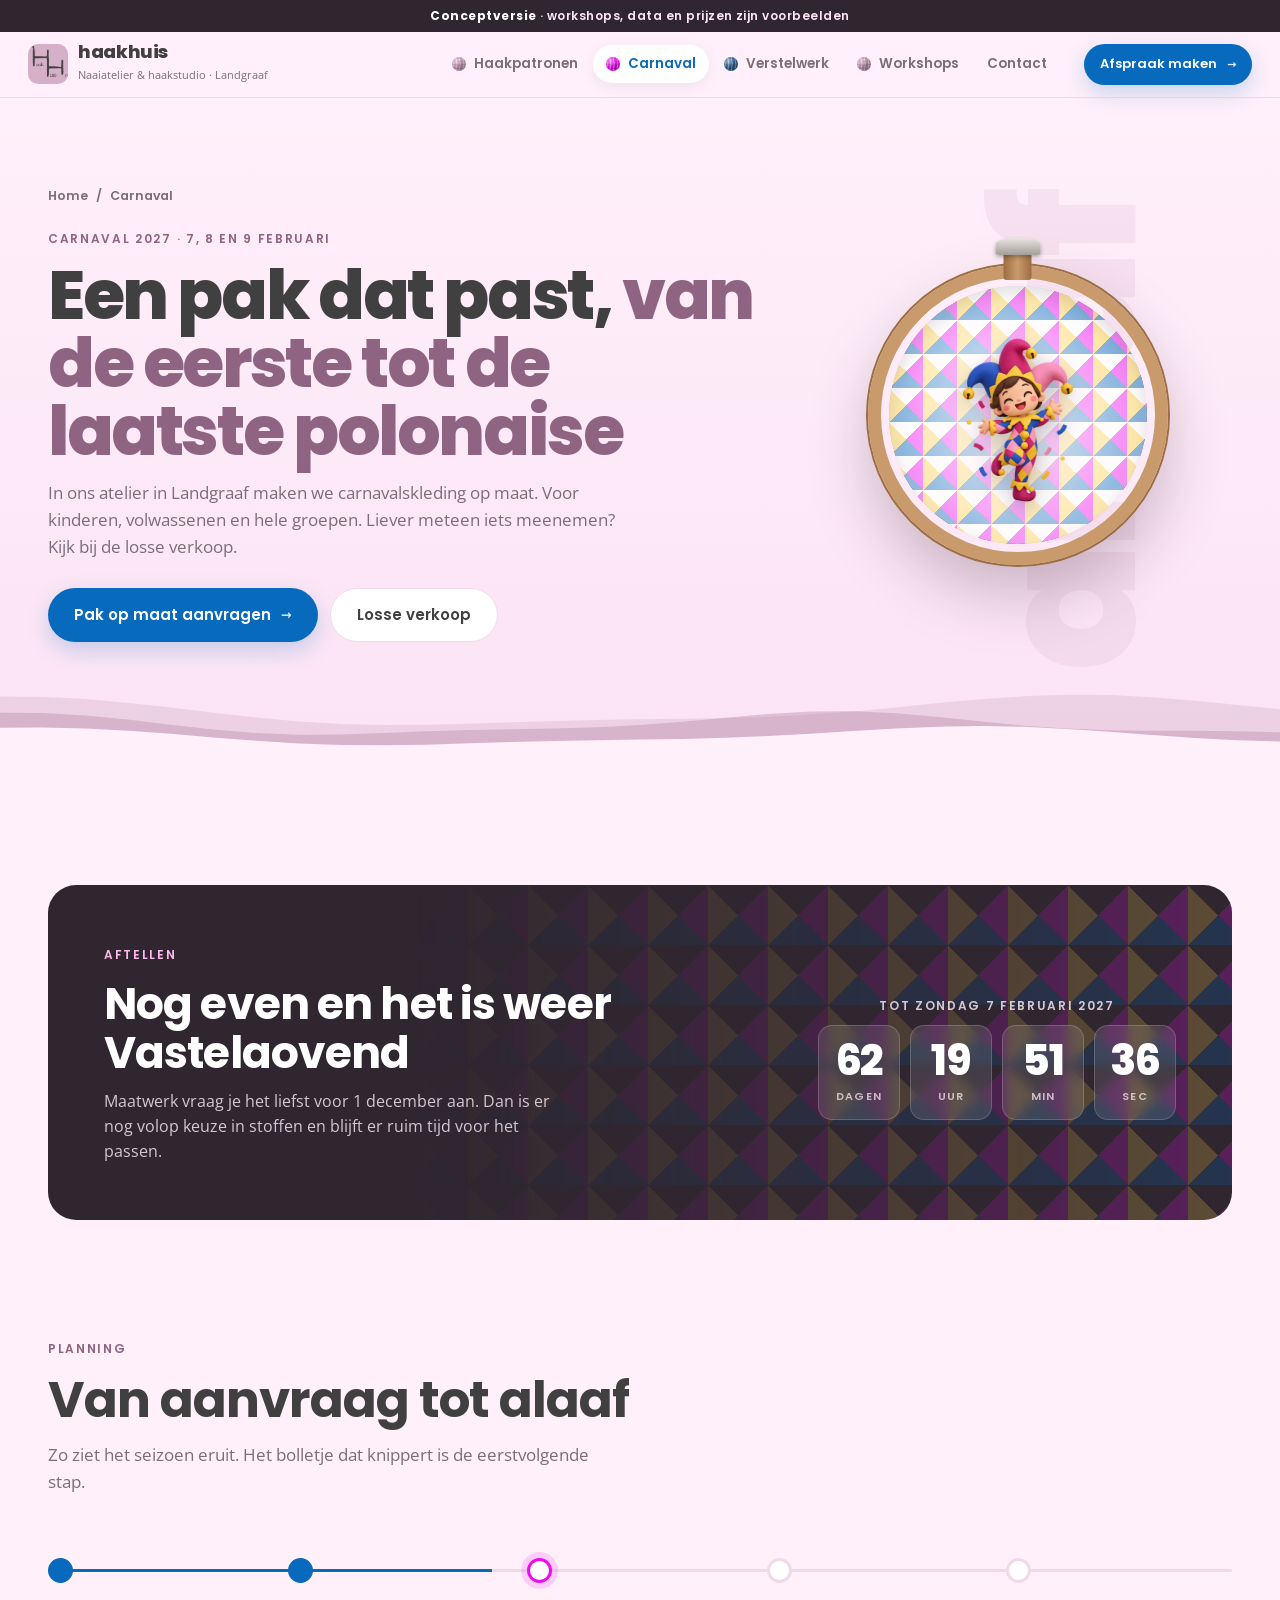
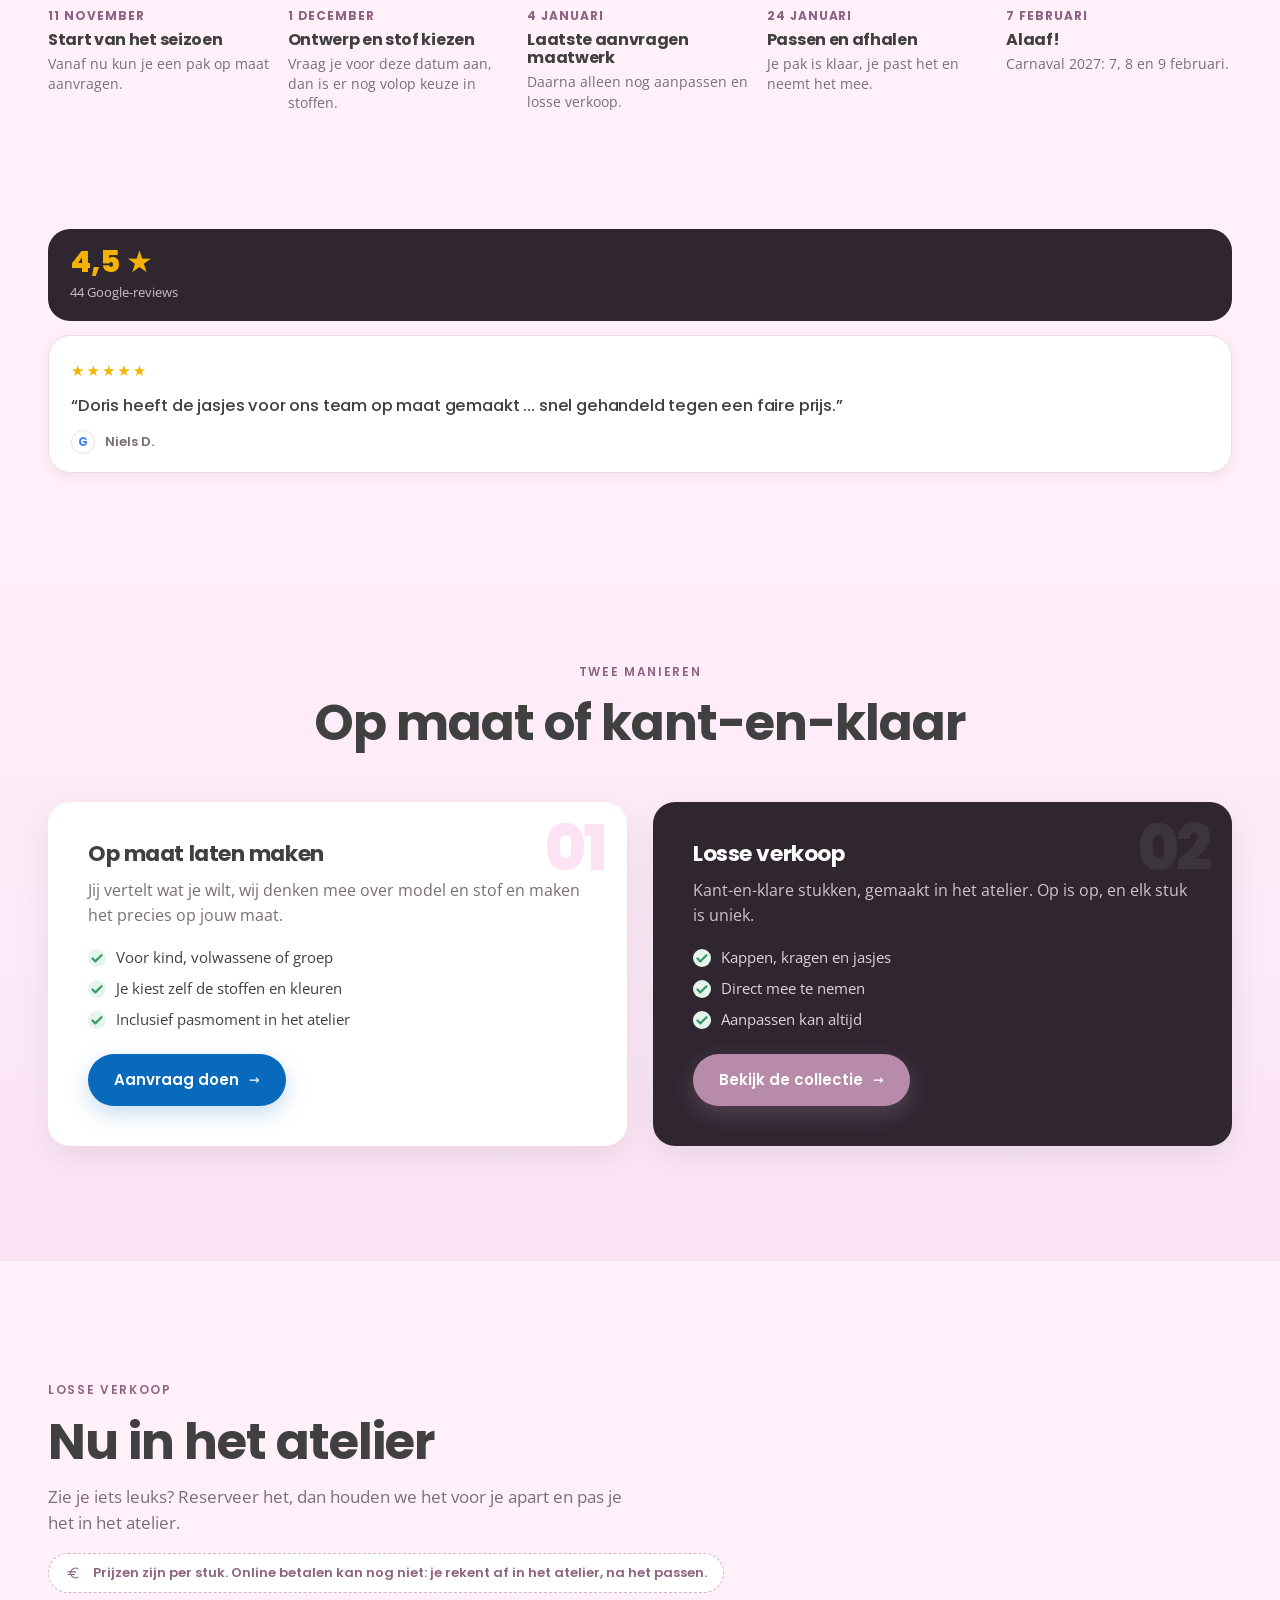
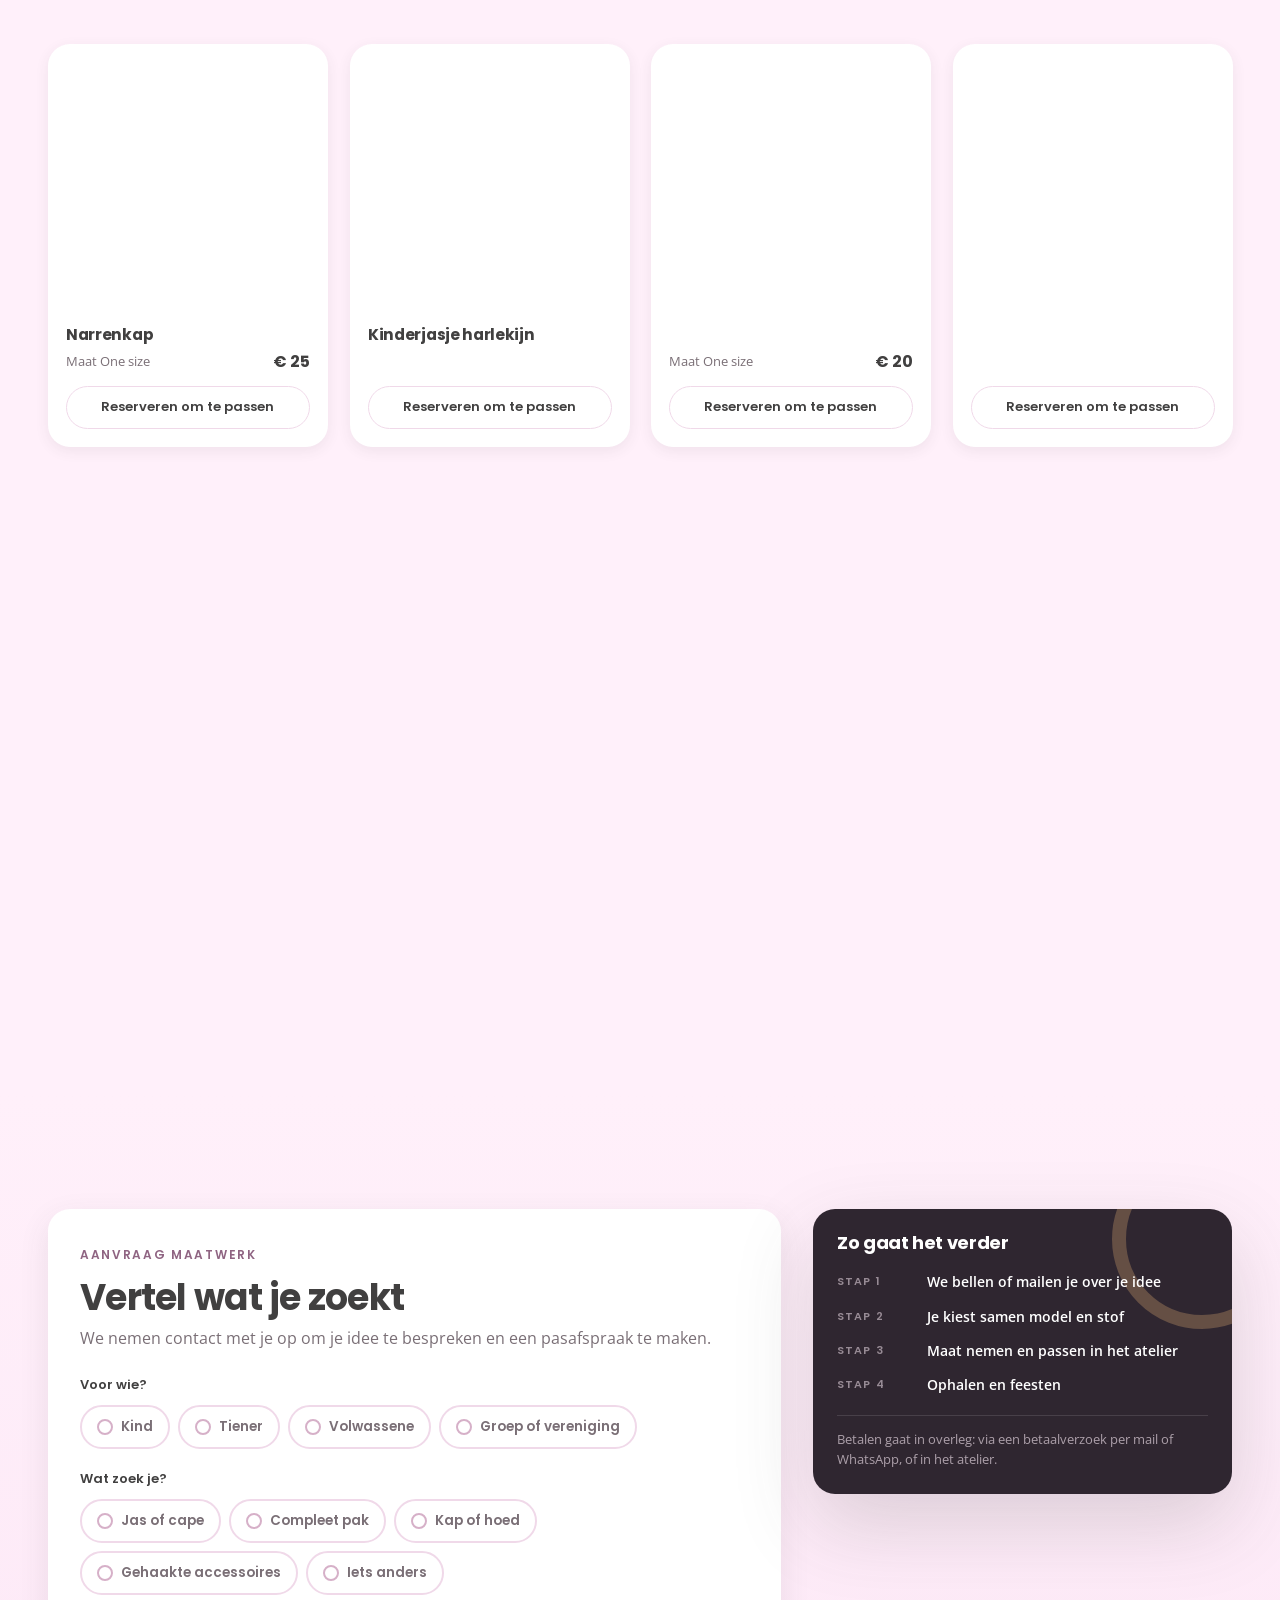
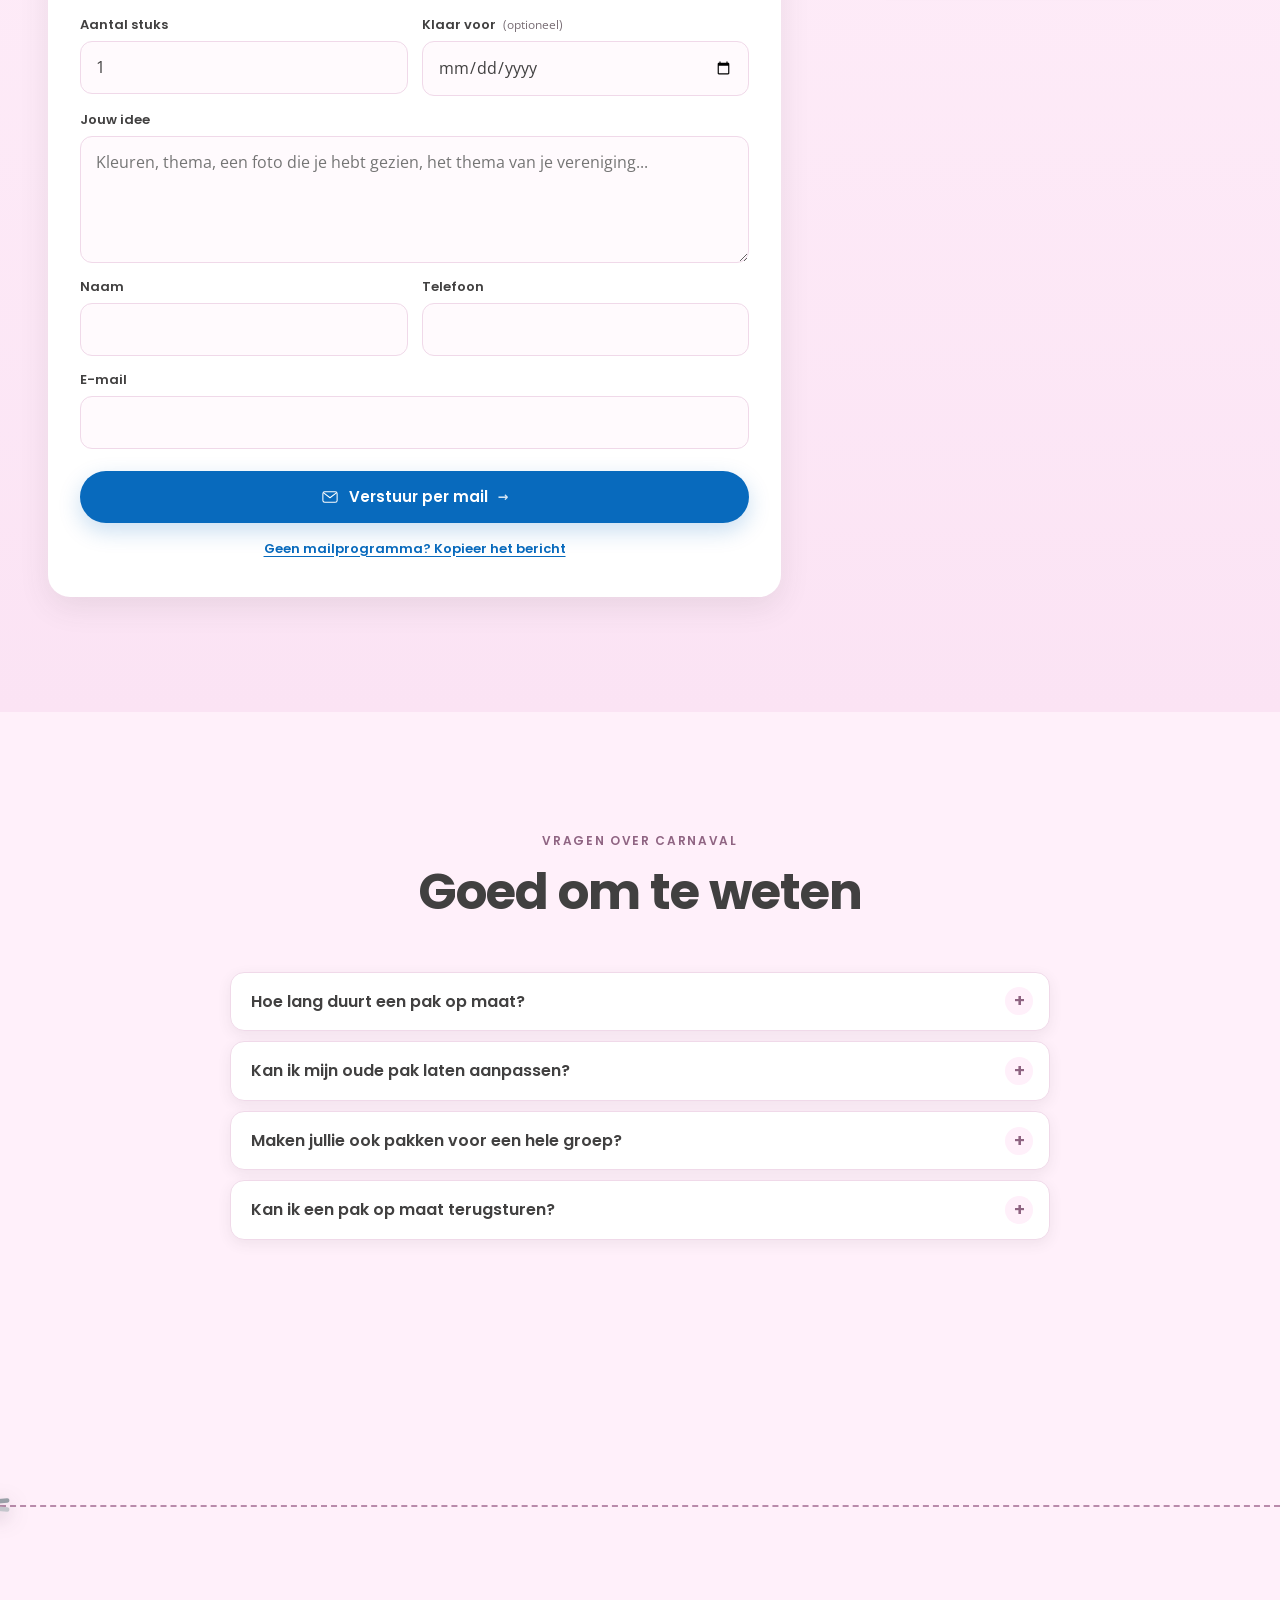
==== commit 6dc81f6a: "Rustigere onderkant: workshops-preview weg, 3 FAQ, contact in één strook, footer 3 kolommen Co-Autho" ====
--- a/carnaval.html
+++ b/carnaval.html
@@ -10,7 +10,7 @@
   <link rel="preconnect" href="https://fonts.googleapis.com">
   <link rel="preconnect" href="https://fonts.gstatic.com" crossorigin>
   <link href="https://fonts.googleapis.com/css2?family=Poppins:wght@400;500;600;700;800&family=Open+Sans:wght@400;600;700&family=Caveat:wght@600&display=swap" rel="stylesheet">
-  <link rel="stylesheet" href="css/style.css?v=10">
+  <link rel="stylesheet" href="css/style.css?v=11">
 </head>
 <body data-page="carnaval">
   <header data-site-head></header>
@@ -201,10 +201,10 @@
 
   <footer data-site-foot></footer>
 
-  <script src="js/config.js?v=10"></script>
-  <script src="js/main.js?v=10"></script>
-  <script src="js/booking.js?v=10"></script>
-  <script src="js/scenes.js?v=10"></script>
-  <script src="js/fx.js?v=10"></script>
+  <script src="js/config.js?v=11"></script>
+  <script src="js/main.js?v=11"></script>
+  <script src="js/booking.js?v=11"></script>
+  <script src="js/scenes.js?v=11"></script>
+  <script src="js/fx.js?v=11"></script>
 </body>
 </html>
--- a/css/style.css
+++ b/css/style.css
@@ -810,3 +810,28 @@
 .intro-skip { position: absolute; right: 22px; top: 20px; z-index: 2; font: 600 12px var(--font-head); letter-spacing: .06em; color: rgba(255,228,245,.75); padding: 8px 14px; border-radius: 999px; border: 1px solid rgba(255,255,255,.2); }
 .intro-skip:hover { color: #fff; border-color: rgba(255,255,255,.5); }
 .intro.is-leaving .intro-bar, .intro.is-leaving .intro-hint, .intro.is-leaving .intro-skip { opacity: 0; transition: opacity .4s; }
+
+/* ===================================================================
+   RUSTIGERE ONDERKANT (29 okt): één contactstrook onder de agenda
+   =================================================================== */
+.contact-strip { margin-top: clamp(22px, 3vw, 34px); display: grid; grid-template-columns: minmax(0, 1fr) auto; align-items: center; gap: 24px; background: #fff; border: 1px solid var(--line); border-radius: var(--r); padding: 16px 16px 16px 22px; box-shadow: var(--shadow-sm); }
+.cs-items { display: grid; grid-template-columns: repeat(4, minmax(0, 1fr)); gap: 6px; }
+.cs-item { display: flex; align-items: center; gap: 12px; padding: 10px 12px; border-radius: 14px; text-decoration: none; color: var(--ink); transition: background .3s; min-width: 0; }
+.cs-item:hover { background: var(--bg); }
+.cs-item .ic { flex-shrink: 0; width: 38px; height: 38px; border-radius: 12px; background: var(--bg); color: var(--rose-deep); display: grid; place-items: center; transition: background .3s, color .3s; }
+.cs-item .ic svg { width: 18px; height: 18px; }
+.cs-item:hover .ic { background: var(--blue-deep); color: #fff; }
+.cs-item small { display: block; font: 600 11px var(--font-head); letter-spacing: .1em; text-transform: uppercase; color: var(--ink-soft); }
+.cs-item b { display: block; font: 600 14px/1.3 var(--font-head); overflow-wrap: anywhere; }
+.cs-qr { width: 132px; margin: 0; gap: 4px; }
+.cs-qr canvas { max-width: 132px; }
+.cs-qr .qr-hint { font-size: 9.5px; letter-spacing: .08em; text-align: center; }
+.foot-grid { grid-template-columns: 1.5fr 1fr 1fr; }
+@media (max-width: 1080px) { .cs-items { grid-template-columns: repeat(2, minmax(0, 1fr)); } }
+@media (max-width: 700px) {
+  .contact-strip { grid-template-columns: 1fr; padding: 12px; }
+  .cs-qr { display: none; }           /* je eigen scherm scannen kan niet; WhatsApp-knop staat erboven */
+}
+@media (max-width: 420px) { .cs-items { grid-template-columns: 1fr; } }
+@media (max-width: 1080px) { .foot-grid { grid-template-columns: 1fr 1fr; } }
+@media (max-width: 560px) { .foot-grid { grid-template-columns: 1fr; } }
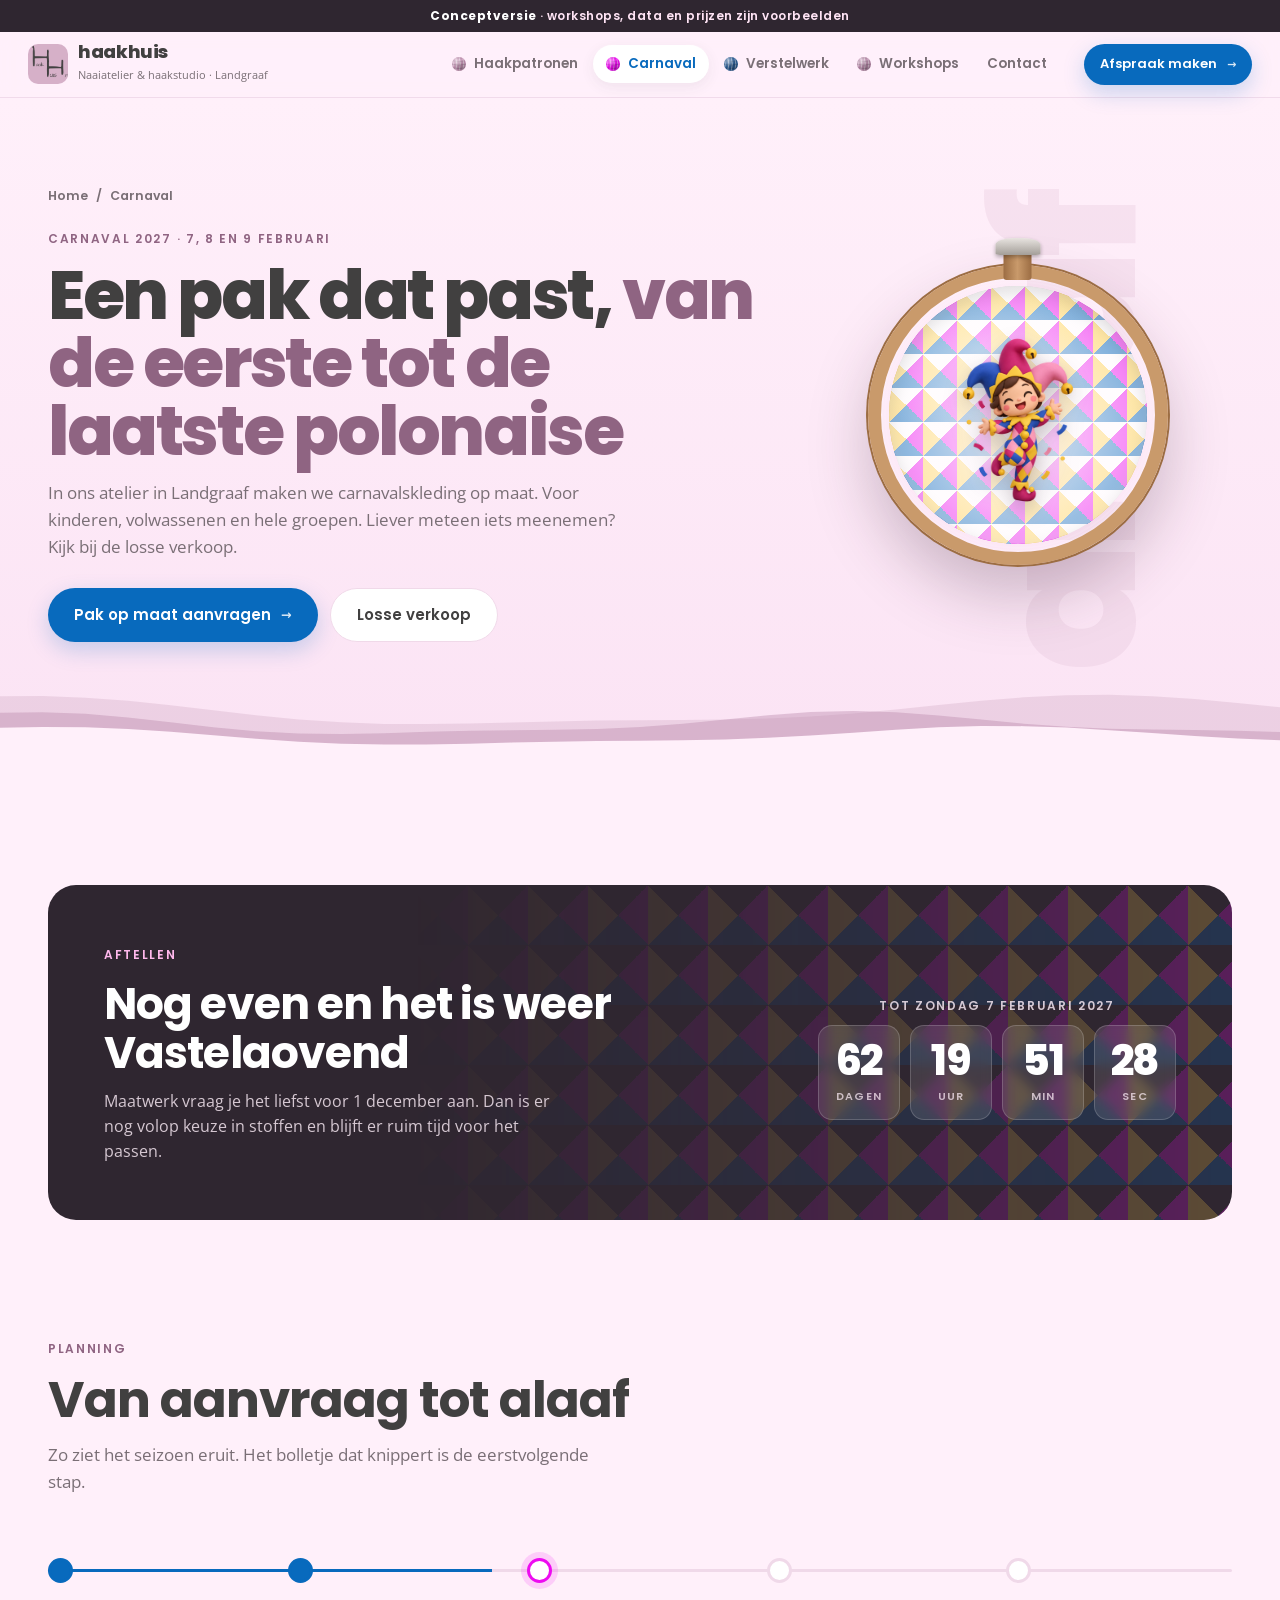
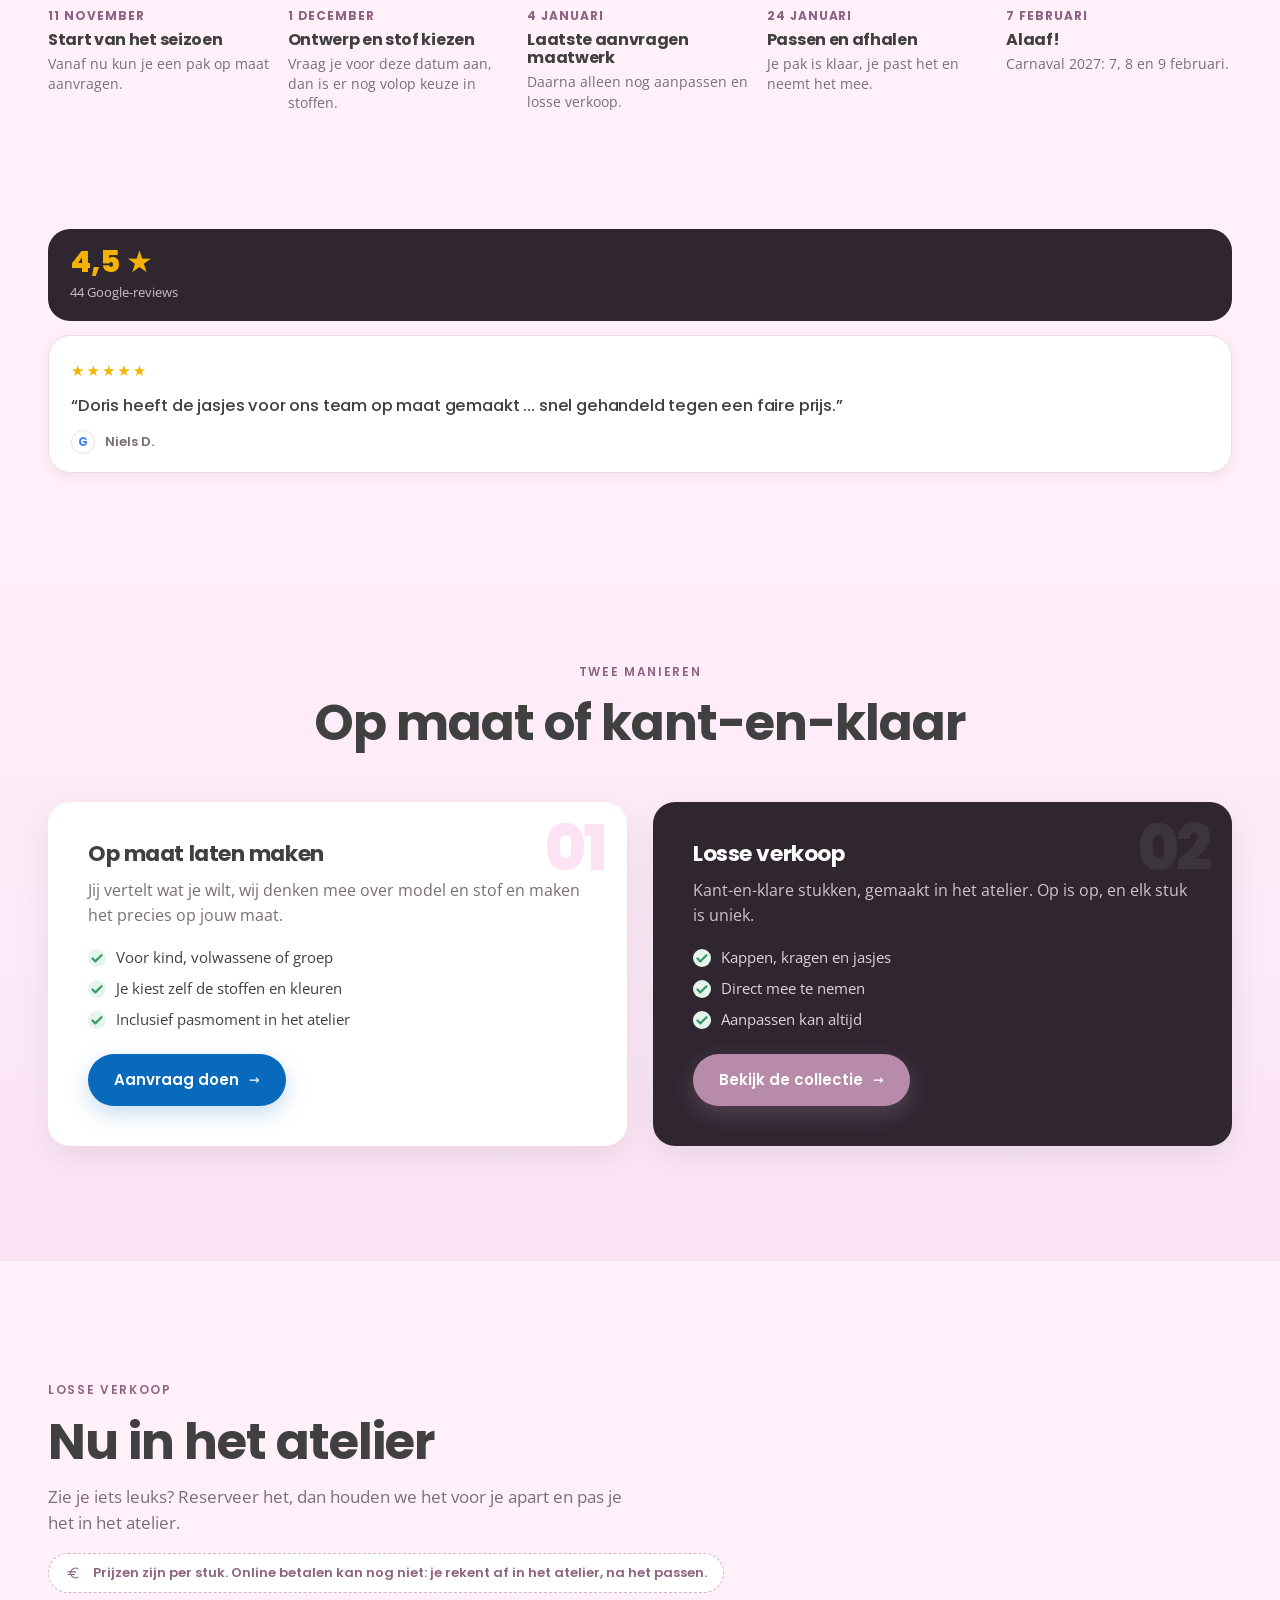
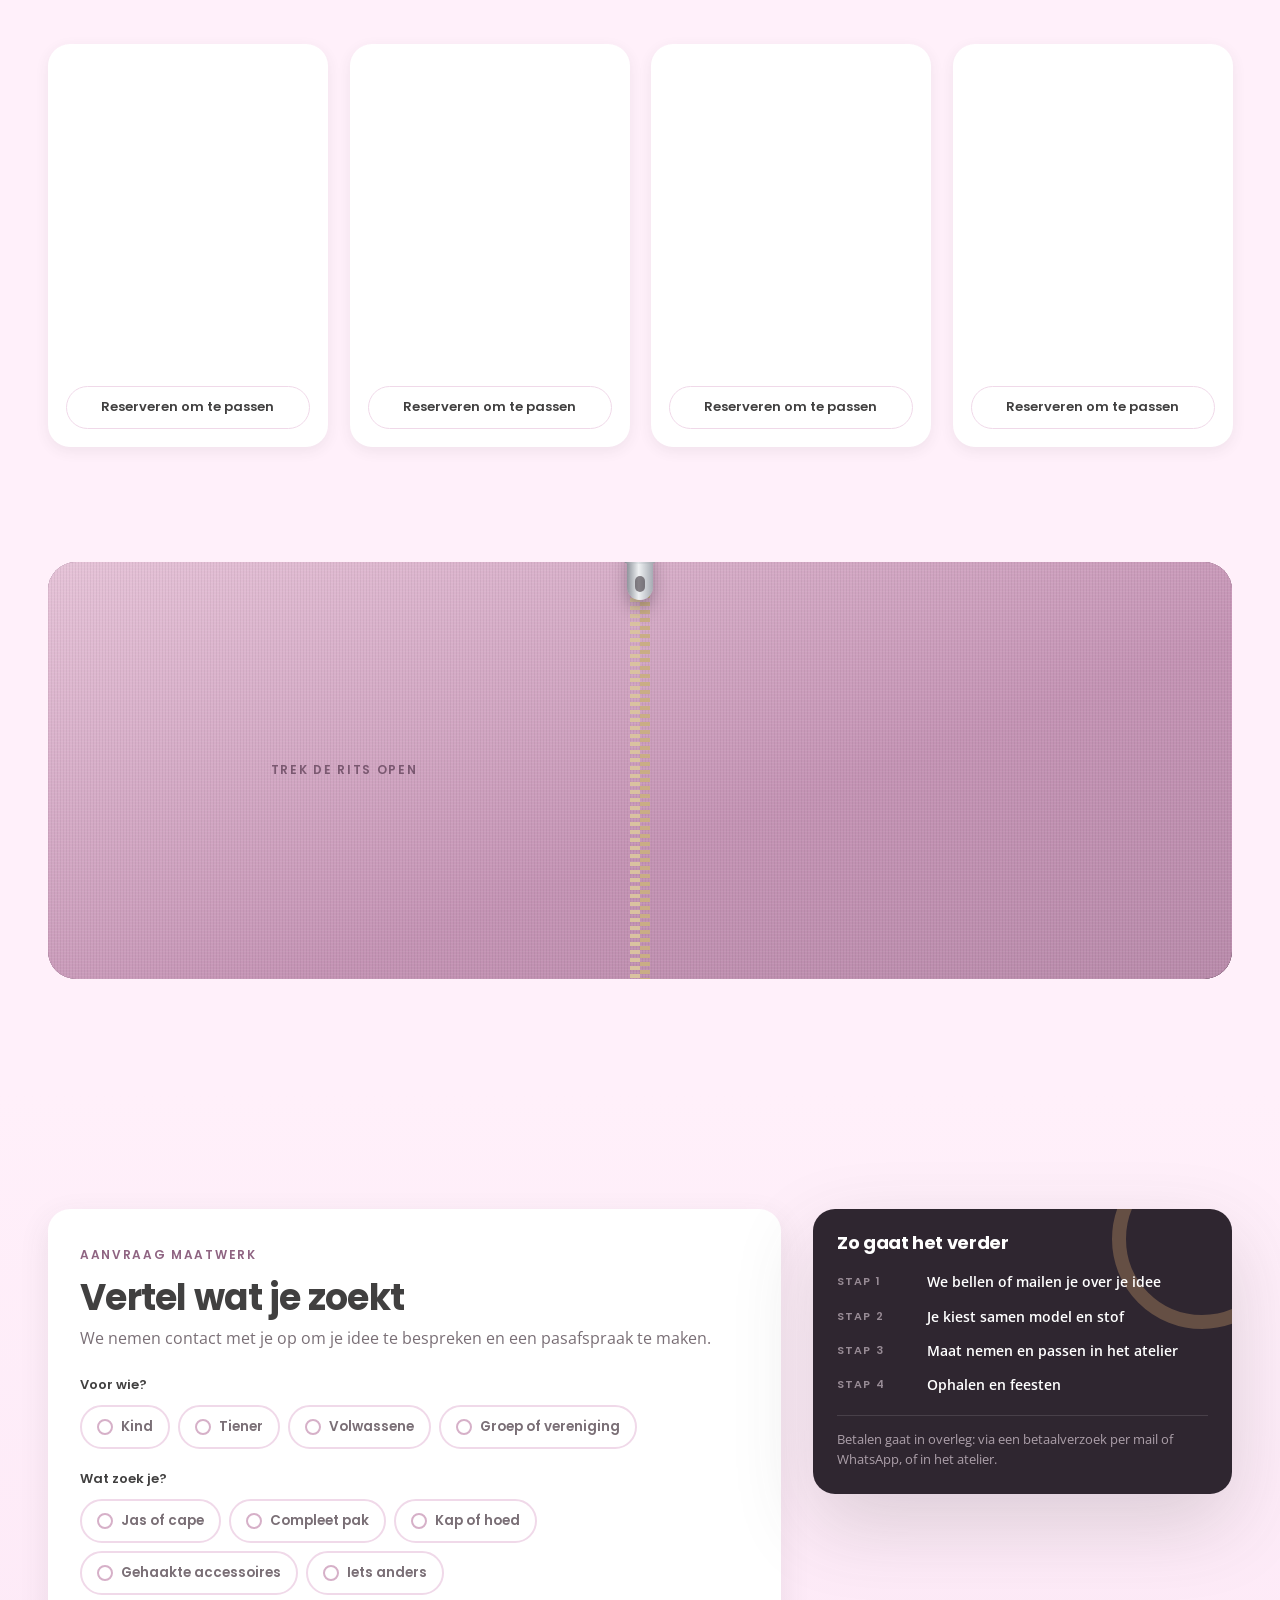
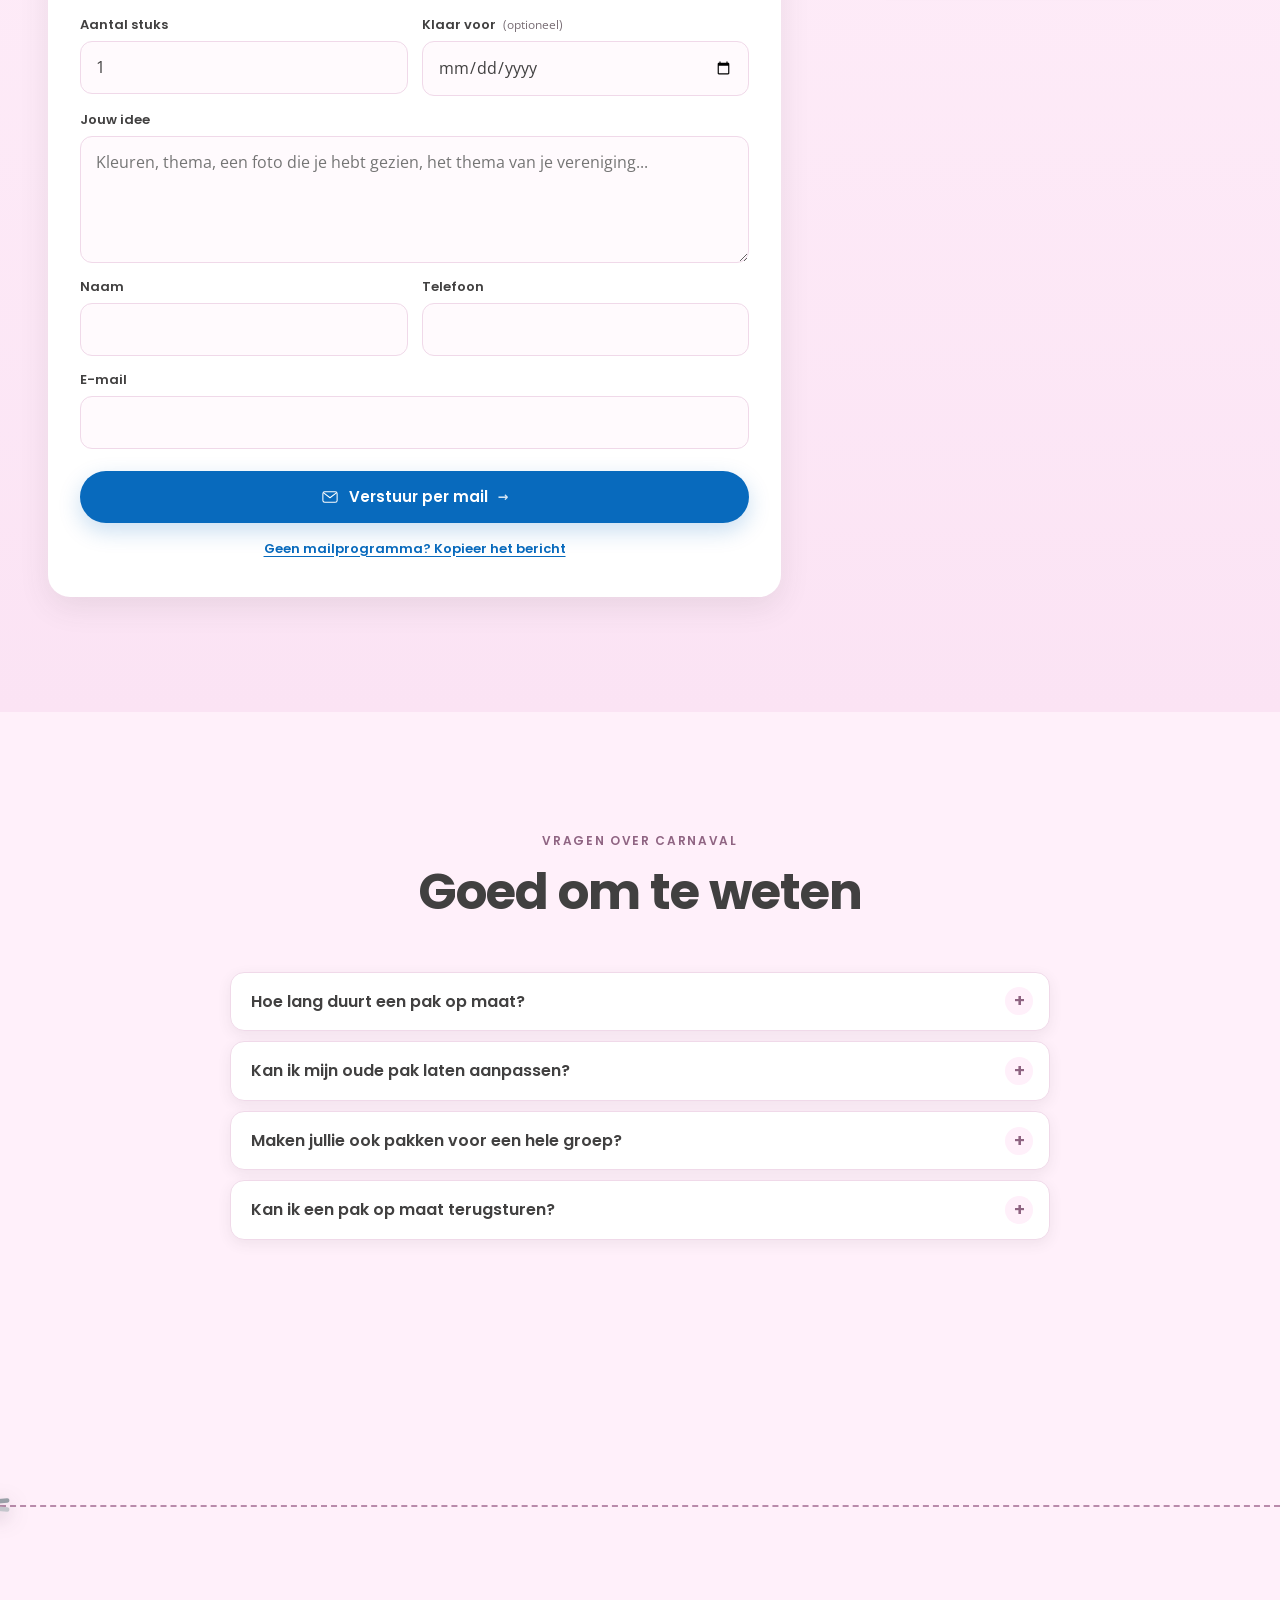
==== commit b6ff7271: "Opening: vorm past boven de titel, speelt één keer per bezoek; sprong-links werken; grotere tikruimt" ====
--- a/carnaval.html
+++ b/carnaval.html
@@ -10,7 +10,7 @@
   <link rel="preconnect" href="https://fonts.googleapis.com">
   <link rel="preconnect" href="https://fonts.gstatic.com" crossorigin>
   <link href="https://fonts.googleapis.com/css2?family=Poppins:wght@400;500;600;700;800&family=Open+Sans:wght@400;600;700&family=Caveat:wght@600&display=swap" rel="stylesheet">
-  <link rel="stylesheet" href="css/style.css?v=11">
+  <link rel="stylesheet" href="css/style.css?v=17">
 </head>
 <body data-page="carnaval">
   <header data-site-head></header>
@@ -201,10 +201,10 @@
 
   <footer data-site-foot></footer>
 
-  <script src="js/config.js?v=11"></script>
-  <script src="js/main.js?v=11"></script>
-  <script src="js/booking.js?v=11"></script>
-  <script src="js/scenes.js?v=11"></script>
-  <script src="js/fx.js?v=11"></script>
+  <script src="js/config.js?v=17"></script>
+  <script src="js/main.js?v=17"></script>
+  <script src="js/booking.js?v=17"></script>
+  <script src="js/scenes.js?v=17"></script>
+  <script src="js/fx.js?v=17"></script>
 </body>
 </html>
--- a/css/style.css
+++ b/css/style.css
@@ -800,10 +800,10 @@
 .intro.is-leaving::before { opacity: 1; }
 .intro.is-gone { opacity: 0; pointer-events: none; }
 .intro canvas { position: absolute; inset: 0; width: 100%; height: 100%; }
-.intro-title { position: absolute; left: 50%; top: 82%; transform: translate(-50%, -50%); text-align: center; pointer-events: none; transition: transform 1.2s var(--ease-out), opacity .9s; }
-.intro-title b { display: block; font: 800 clamp(48px, 8.4vw, 130px)/.9 var(--font-head); letter-spacing: -.055em; color: #ffe4f5; opacity: calc(var(--p, 0) * 2.2 - .7); text-shadow: 0 0 40px rgba(237,11,240,.3); }
+.intro-title { position: absolute; left: 50%; bottom: clamp(34px, 7vh, 84px); transform: translateX(-50%); width: max-content; max-width: 92vw; text-align: center; pointer-events: none; transition: transform 1.2s var(--ease-out), opacity .9s; }
+.intro-title b { display: block; font: 800 clamp(48px, 8.4vw, 130px)/.9 var(--font-head); letter-spacing: -.055em; color: #ffe4f5; opacity: calc(var(--p, 0) * 3 - .5); text-shadow: 0 0 40px rgba(237,11,240,.3); }
 .intro-eyebrow { display: block; font: 600 11px var(--font-head); letter-spacing: .32em; text-transform: uppercase; color: rgba(255,228,245,.7); margin-bottom: 12px; opacity: calc(var(--p, 0) * 2.5 - 1); }
-.intro.is-leaving .intro-title { transform: translate(-50%, -50%) scale(1.25); opacity: 0; }
+.intro.is-leaving .intro-title { transform: translateX(-50%) scale(1.15); opacity: 0; }
 .intro-bar { position: absolute; left: 50%; bottom: 40px; width: min(220px, 50vw); height: 2px; margin-left: min(-110px, -25vw); background: rgba(255,228,245,.15); border-radius: 2px; overflow: hidden; }
 .intro-bar i { display: block; height: 100%; width: calc(var(--p, 0) * 100%); background: #ffe4f5; }
 .intro-hint { position: absolute; left: 0; right: 0; bottom: 18px; text-align: center; font: 600 11px var(--font-head); letter-spacing: .2em; text-transform: uppercase; color: rgba(255,228,245,.5); }
@@ -835,3 +835,11 @@
 @media (max-width: 420px) { .cs-items { grid-template-columns: 1fr; } }
 @media (max-width: 1080px) { .foot-grid { grid-template-columns: 1fr 1fr; } }
 @media (max-width: 560px) { .foot-grid { grid-template-columns: 1fr; } }
+
+/* ---------- tikruimte op de telefoon ---------- */
+@media (max-width: 700px) {
+  .stepper button { min-height: 30px; justify-content: center; }
+  .link-arrow { padding: 10px 0; }
+  .crumbs a { display: inline-block; padding: 10px 0; }
+  .crumbs { margin-bottom: 8px; }
+}
